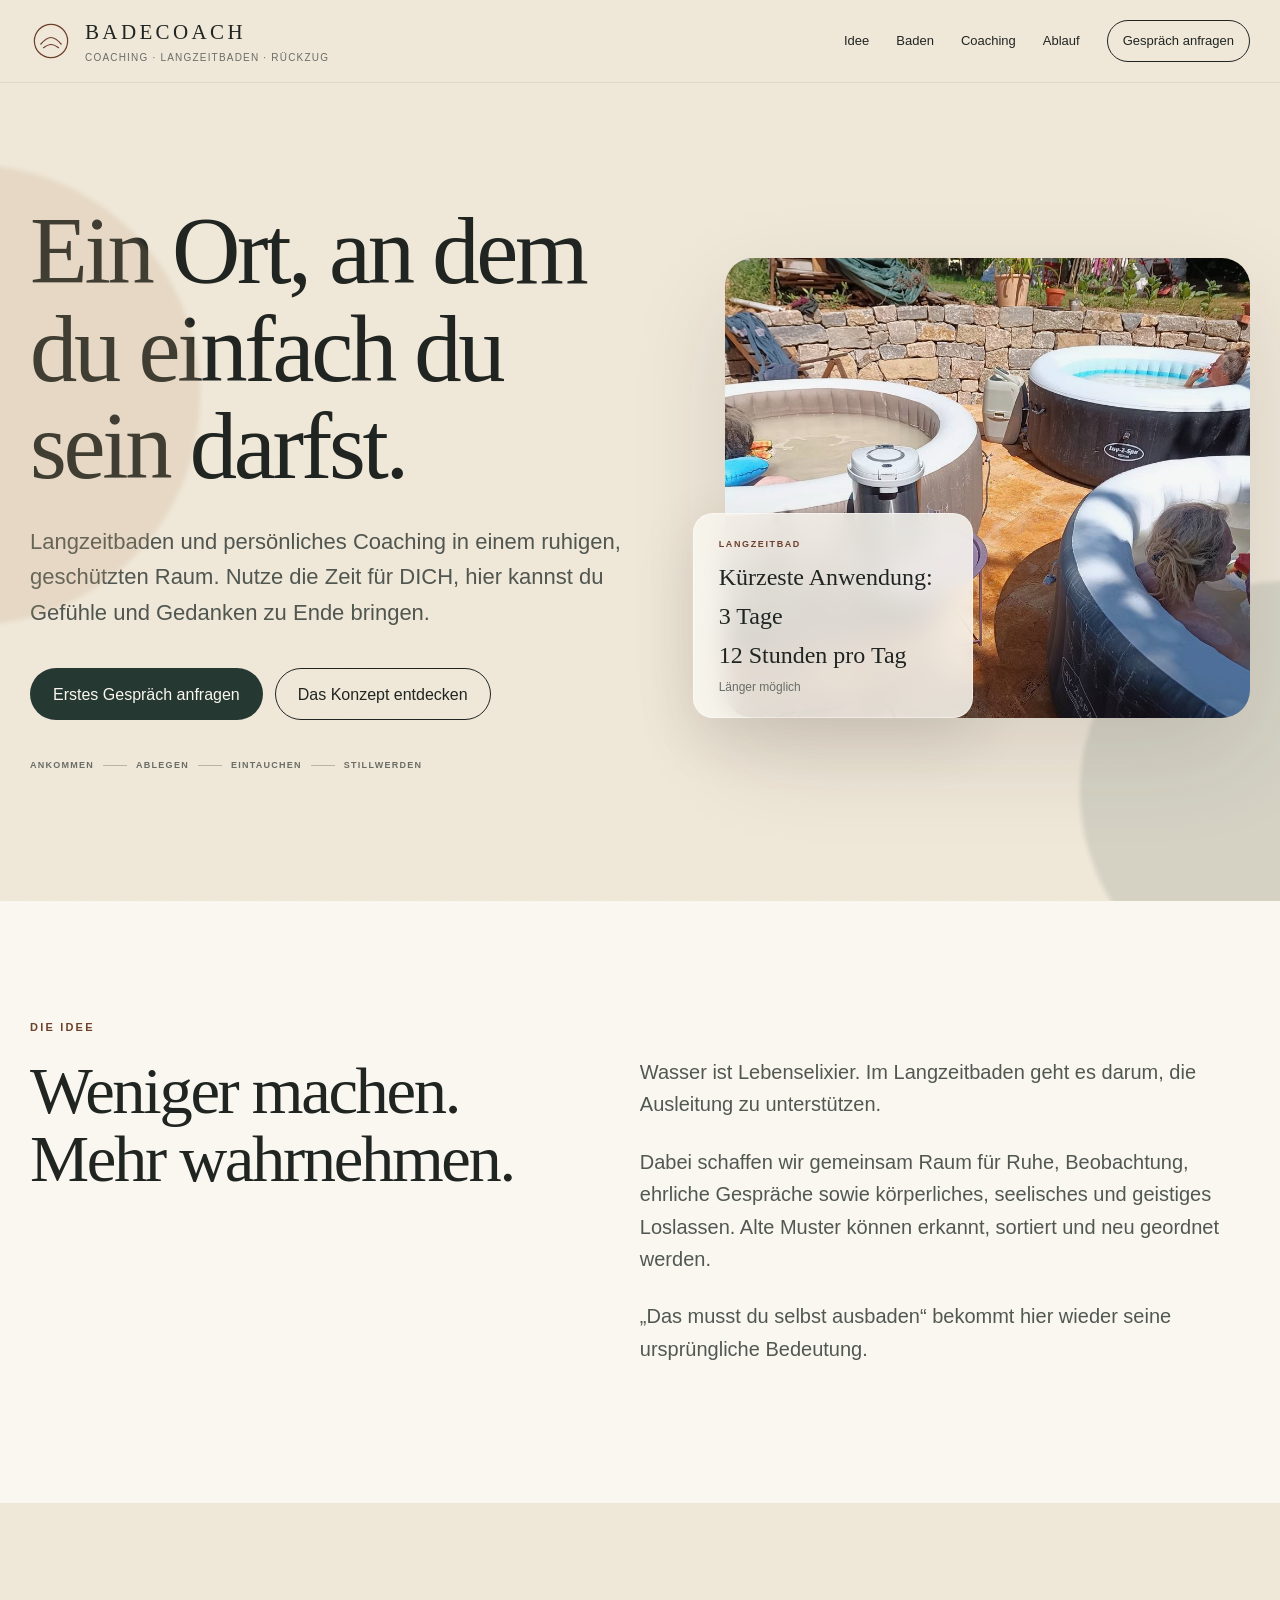
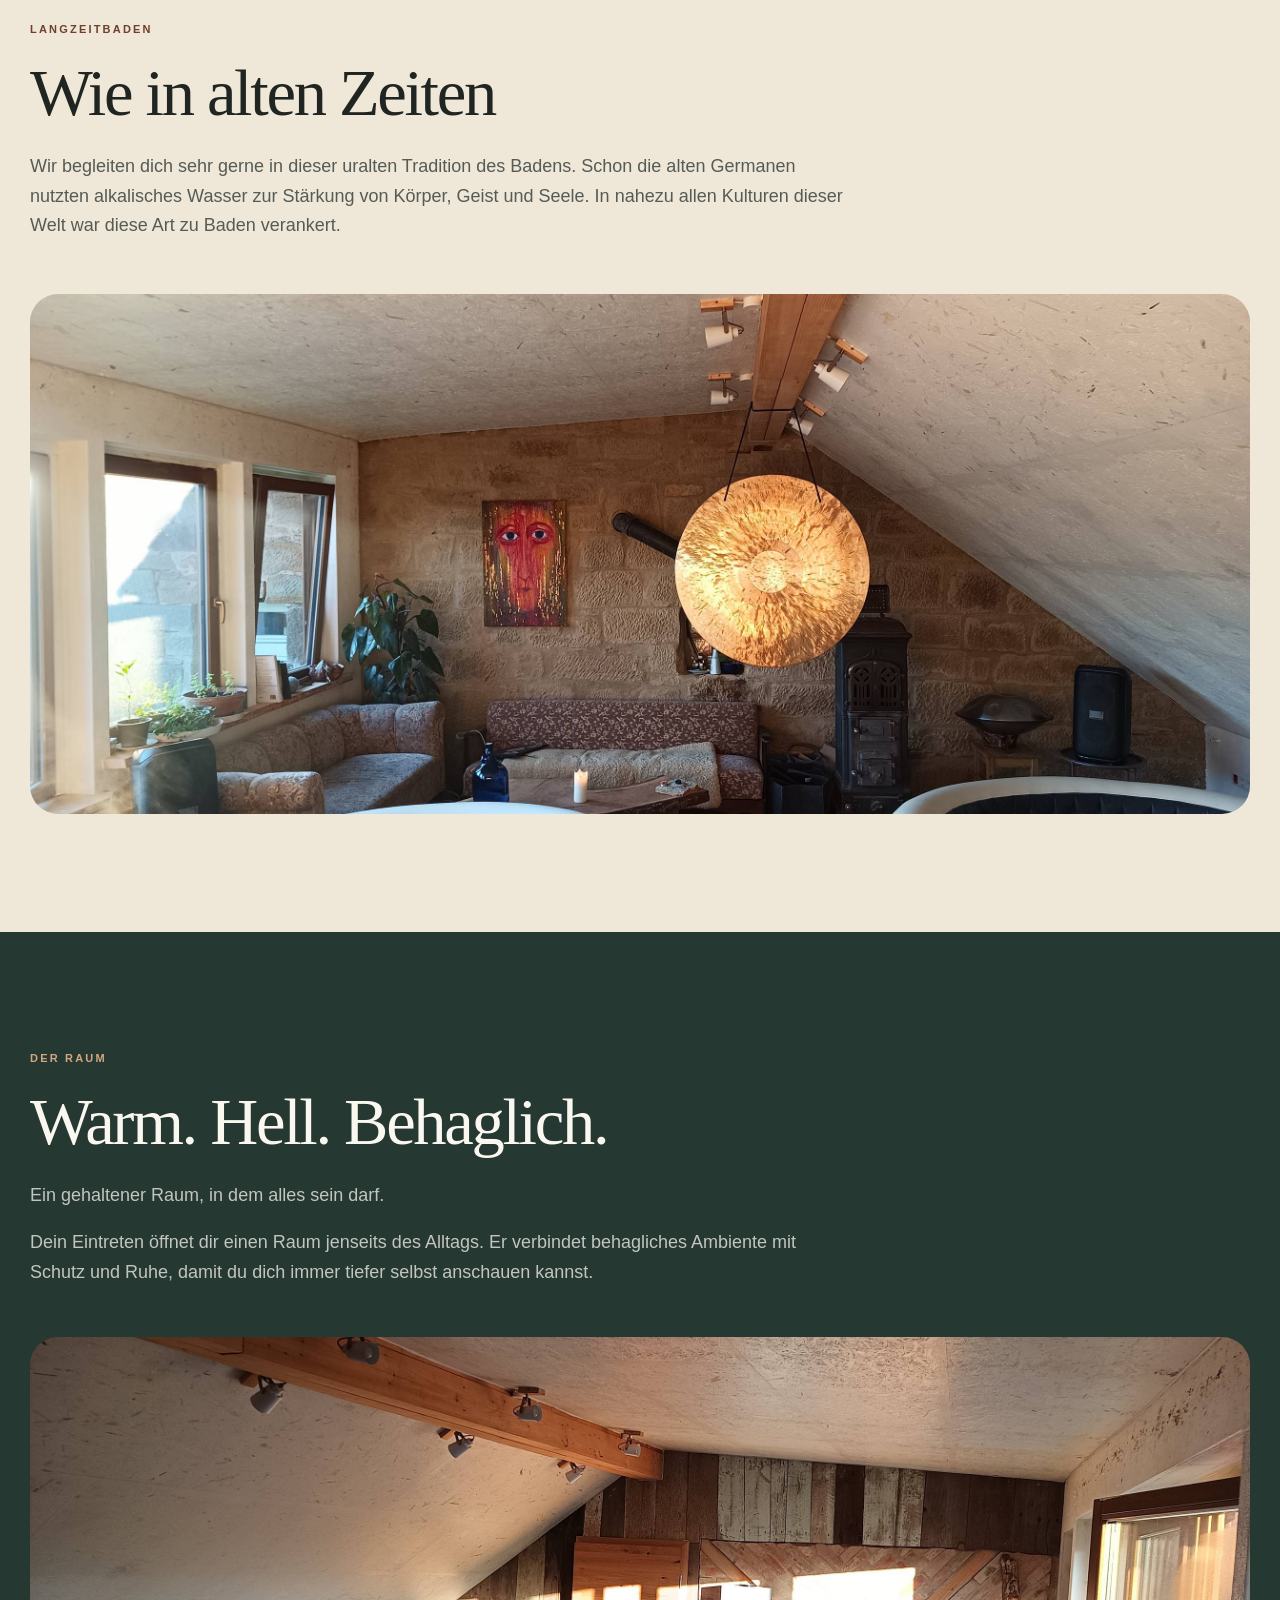
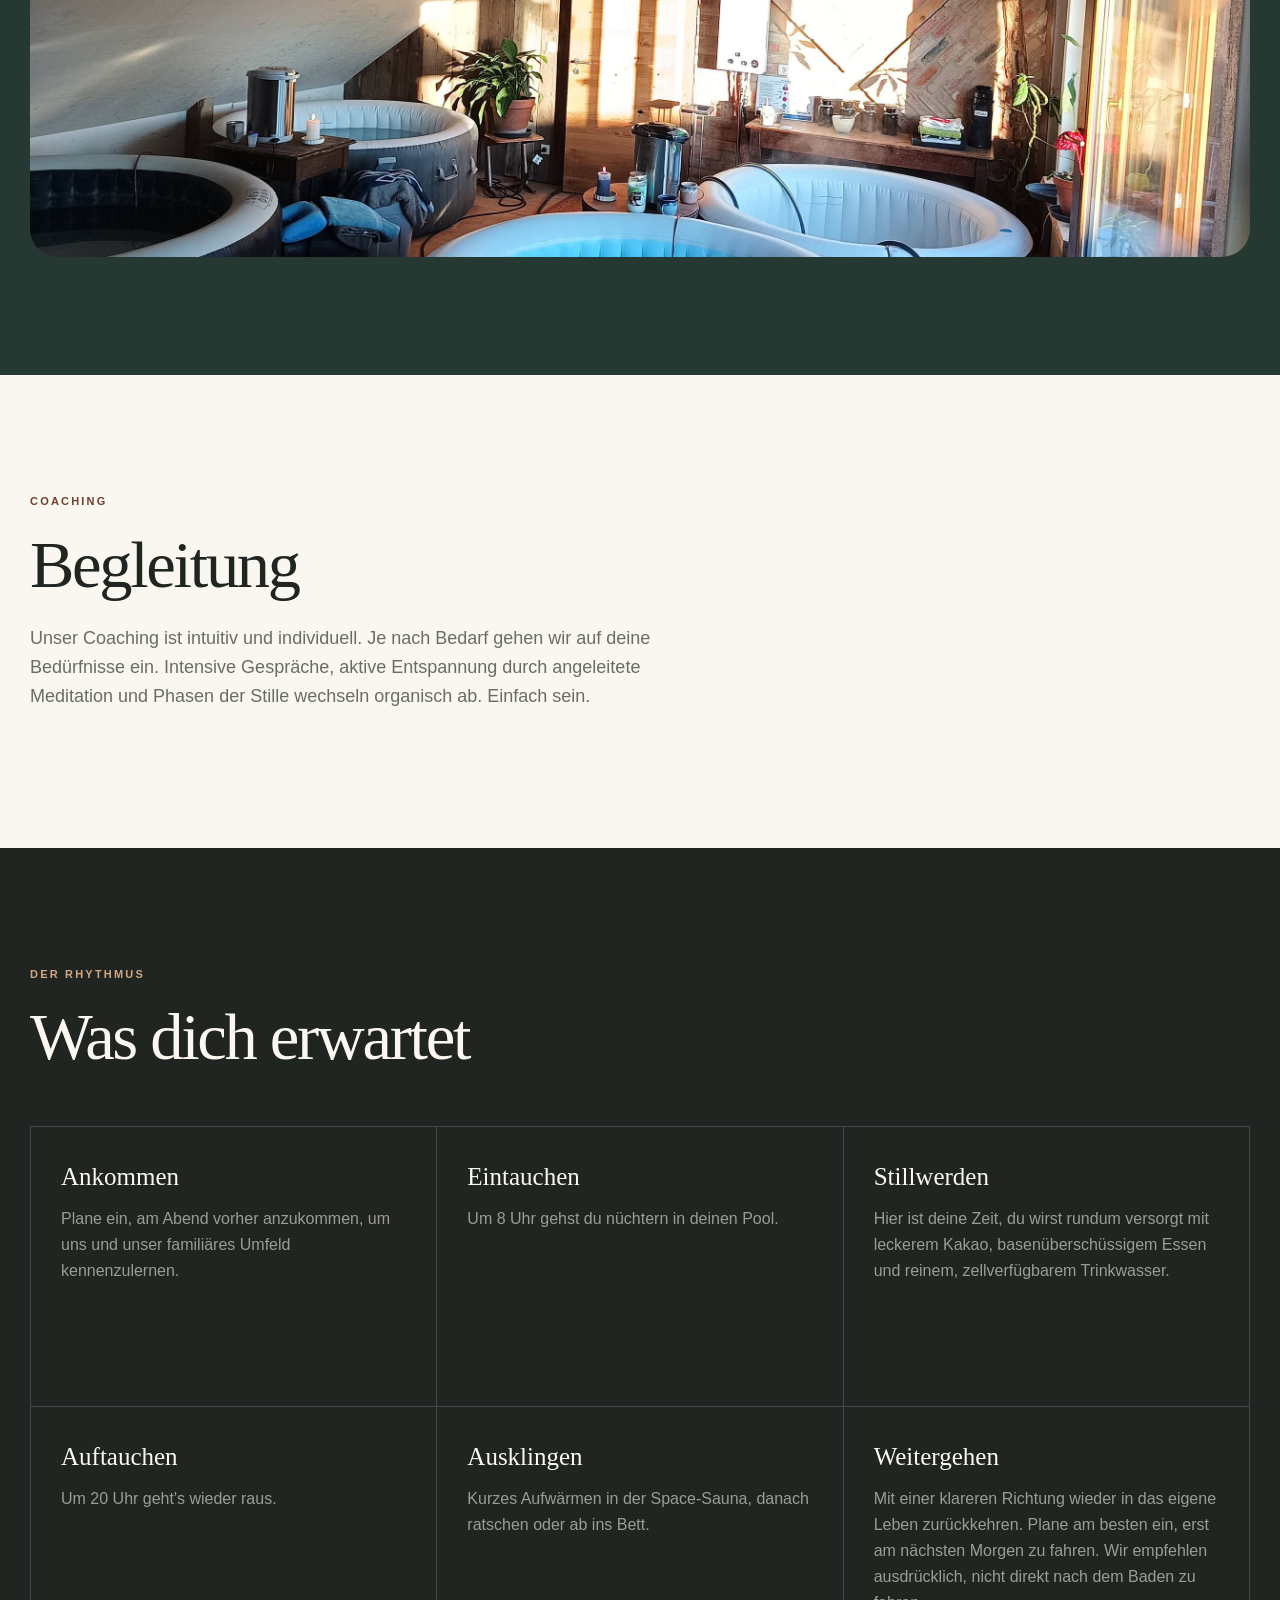
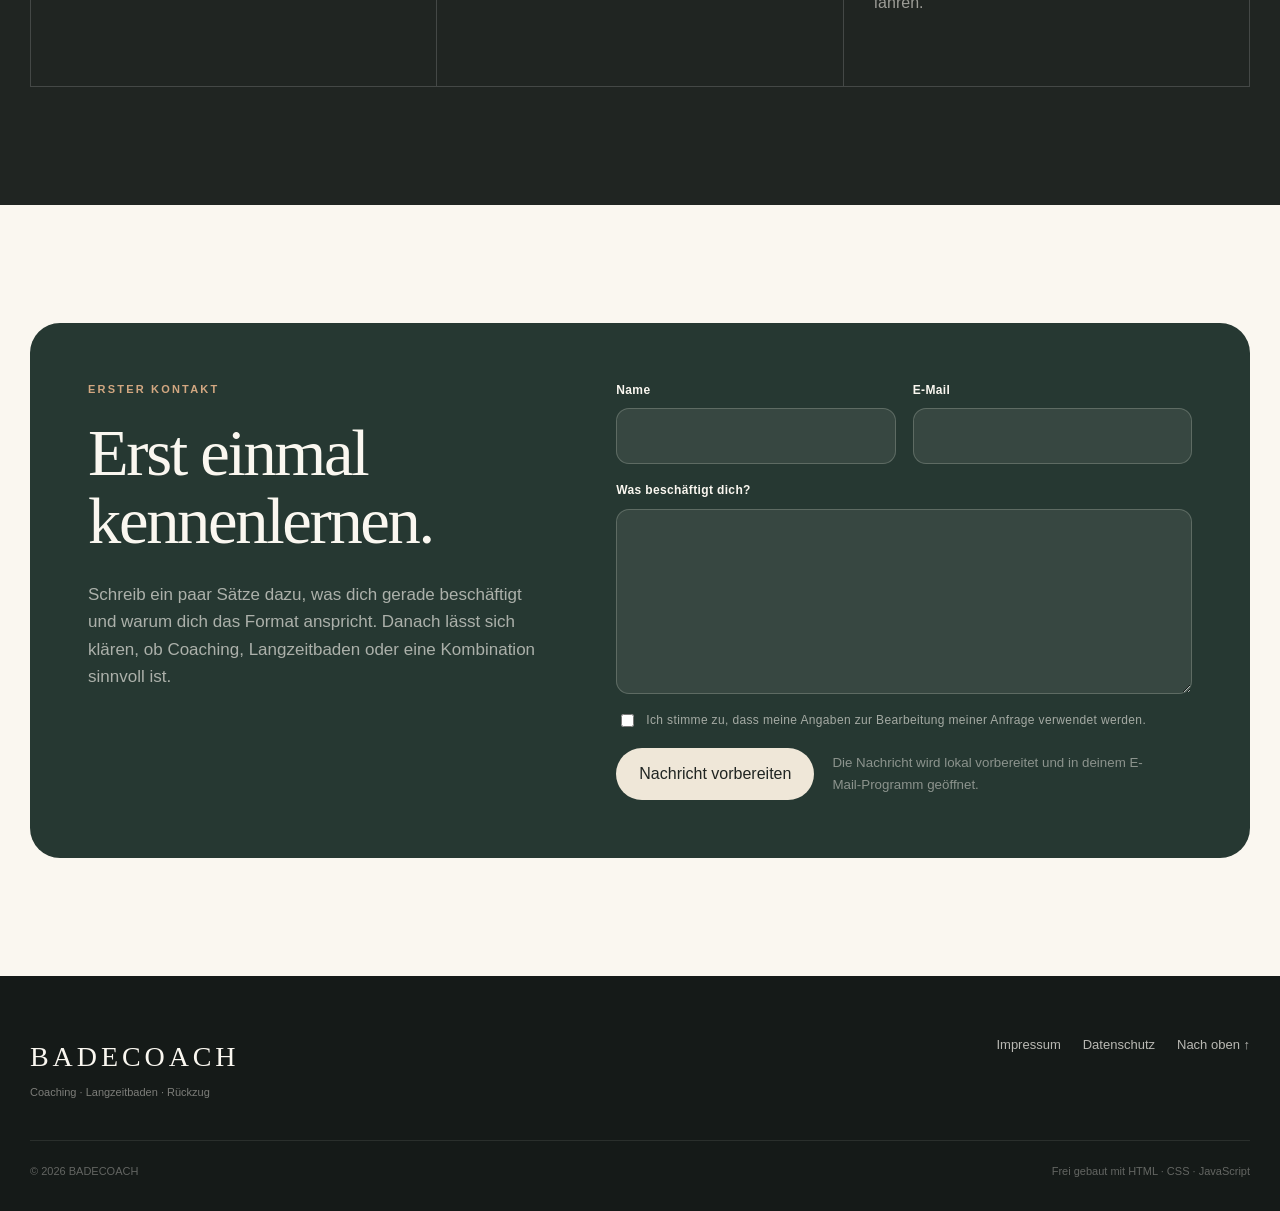
==== index.html @ 6d828cd8 "BADECOACH Website" ====
<!doctype html>
<html lang="de">
<head>
  <meta charset="utf-8">
  <meta name="viewport" content="width=device-width, initial-scale=1">
  <meta name="description" content="BADECOACH – Coaching, Langzeitbaden und Rückzug in einer ruhigen, organisch gestalteten Umgebung.">
  <meta name="theme-color" content="#efe7d8">
  <title>BADECOACH – Coaching & Langzeitbaden</title>
  <link rel="stylesheet" href="styles.css">
</head>
<body id="top">
  <a class="skip-link" href="#inhalt">Zum Inhalt</a>

  <header class="site-header">
    <div class="container header-inner">
      <a class="brand" href="#top" aria-label="BADECOACH Startseite">
        <span class="brand-symbol" aria-hidden="true">
          <svg viewBox="0 0 48 48" role="img">
            <circle cx="24" cy="24" r="19"></circle>
            <path d="M12 28c5-6 9-8 12-8s7 2 12 8"></path>
            <path d="M15 32c4-3 7-4 9-4s5 1 9 4"></path>
          </svg>
        </span>
        <span class="brand-text">
          <strong>BADECOACH</strong>
          <small>Coaching · Langzeitbaden · Rückzug</small>
        </span>
      </a>

      <button class="menu-button" type="button" aria-expanded="false" aria-controls="navigation">
        Menü
      </button>

      <nav id="navigation" class="navigation" aria-label="Hauptnavigation">
        <a href="#idee">Idee</a>
        <a href="#baden">Baden</a>
        <a href="#coaching">Coaching</a>
        <a href="#ablauf">Ablauf</a>
        <a href="#kontakt" class="nav-cta">Gespräch anfragen</a>
      </nav>
    </div>
  </header>

  <main id="inhalt">
    <section class="hero">
      <div class="hero-glow hero-glow-a" aria-hidden="true"></div>
      <div class="hero-glow hero-glow-b" aria-hidden="true"></div>

      <div class="container hero-grid">
        <div class="hero-copy">
          
          <h1>Ein Ort, an dem du einfach du sein darfst.</h1>

          <p class="lead">
            Langzeitbaden und persönliches Coaching in einem ruhigen, geschützten Raum.
            Nutze die Zeit für DICH, hier kannst du Gefühle und Gedanken zu Ende bringen.
            
          </p>

          <div class="hero-actions">
            <a class="button button-primary" href="#kontakt">Erstes Gespräch anfragen</a>
            <a class="button button-secondary" href="#idee">Das Konzept entdecken</a>
          </div>

          <div class="hero-signature">
            <span>ANKOMMEN</span>
            <i></i>
            <span>ABLEGEN</span>
            <i></i>
            <span>EINTAUCHEN</span>
            <i></i>
            <span>STILLWERDEN</span>
          </div>
        </div>

        <div class="hero-art">
          <img src="Bilder/draussenbad.jpeg"
  alt="Badebereich bei BADECOACH"
  class="hero-image"
  fetchpriority="high"
  decoding="async"
>

          <div class="hero-note">
            <span class="hero-note-kicker">LANGZEITBAD</span>
            <strong>Kürzeste Anwendung: 3 Tage</strong>
            <strong>12 Stunden pro Tag</strong>
            <p>Länger möglich</p>
          </div>
        </div>
      </div>
    </section>

   <section class="section manifesto" id="idee">
  <div class="container manifesto-grid">

    <div>
      <p class="eyebrow">DIE IDEE</p>
      <h2>Weniger machen.<br>Mehr wahrnehmen.</h2>
    </div>

    <div class="manifesto-copy">
      <p>
        Wasser ist Lebenselixier. Im Langzeitbaden geht es darum,
        die Ausleitung zu unterstützen.
      </p>

      <p>
        Dabei schaffen wir gemeinsam Raum für Ruhe, Beobachtung,
        ehrliche Gespräche sowie körperliches, seelisches und geistiges Loslassen.
        Alte Muster können erkannt, sortiert und neu geordnet werden.
      </p>

      <p>
        „Das musst du selbst ausbaden“ bekommt hier wieder seine
        ursprüngliche Bedeutung.
      </p>
    </div>

  </div>
</section>

     <section class="section bath-section" id="baden">
      <div class="container">
        <div class="section-heading narrow">
          <p class="eyebrow">LANGZEITBADEN</p>
          <h2>Wie in alten Zeiten
          </h2>
          <p>
          Wir begleiten dich sehr gerne in dieser uralten Tradition des Badens. Schon die alten Germanen
          nutzten alkalisches Wasser zur Stärkung von Körper, Geist und Seele. In nahezu allen Kulturen dieser
          Welt war diese Art zu Baden verankert.

          </p>
        </div>
<img
  src="Bilder/Gong.jpg"
  alt="Innenraum beim Langzeitbaden"
  class="bath-section-image"
  loading="lazy"
  decoding="async"
>
      </div>
    </section>


<section class="section copper-section">
  <div class="container">

    <div class="copper-copy">

      <p class="eyebrow">DER RAUM</p>

      <h2>Warm. Hell. Behaglich.</h2>

      <p>
        Ein gehaltener Raum, in dem alles sein darf.
      </p>

      <p>
        Dein Eintreten öffnet dir einen Raum jenseits des Alltags.
        Er verbindet behagliches Ambiente mit Schutz und Ruhe,
        damit du dich immer tiefer selbst anschauen kannst.
      </p>

    </div>

    <img
  src="Bilder/draussen.jpg"
  alt="Außenbereich bei BADECOACH"
  class="copper-section-image"
  loading="lazy"
  decoding="async"
>

  </div>
</section>


    <section class="section coaching-section" id="coaching">
  <div class="container">

    <div class="coaching-intro">
      <p class="eyebrow">COACHING</p>

      <h2>Begleitung</h2>

      <p>
        Unser Coaching ist intuitiv und individuell.
        Je nach Bedarf gehen wir auf deine Bedürfnisse ein.
        Intensive Gespräche, aktive Entspannung durch angeleitete Meditation
        und Phasen der Stille wechseln organisch ab. Einfach sein.
      </p>
    </div>

  </div>
</section>

    <section class="section rhythm-section" id="ablauf">
      <div class="container">
        <div class="section-heading">
          <p class="eyebrow">DER RHYTHMUS</p>
          <h2>Was dich erwartet</h2>
        </div>

        <div class="rhythm">
          <div class="rhythm-item">
            
            <strong>Ankommen</strong>
            <p>Plane ein, am Abend vorher anzukommen, um uns und unser familiäres Umfeld kennenzulernen.
            </p>
          </div>
          <div class="rhythm-item">
            <strong>Eintauchen</strong>
            <p>Um 8 Uhr gehst du nüchtern in deinen Pool.</p>
          </div>

           <div class="rhythm-item">
            <strong>Stillwerden</strong>
            <p>Hier ist deine Zeit, du wirst rundum versorgt mit leckerem Kakao, basenüberschüssigem Essen und reinem, zellverfügbarem Trinkwasser.</p>
          </div>

          <div class="rhythm-item">
            <strong>Auftauchen</strong>
            <p>Um 20 Uhr geht's wieder raus.</p>
          </div>

          <div class="rhythm-item">
            
            <strong>Ausklingen</strong>
            <p>Kurzes Aufwärmen in der Space-Sauna, danach ratschen oder ab ins Bett.</p>
          </div>
          <div class="rhythm-item">
            <strong>Weitergehen</strong>
            <p>Mit einer klareren Richtung wieder in das eigene Leben zurückkehren. 
              Plane am besten ein, erst am nächsten Morgen zu fahren. 
              Wir empfehlen ausdrücklich, nicht direkt nach dem Baden zu fahren.</p>
          </div>
        </div>
      </div>
    </section>

    
    <section class="section contact-section" id="kontakt">
      <div class="container contact-shell">
        <div class="contact-copy">
          <p class="eyebrow">ERSTER KONTAKT</p>
          <h2>Erst einmal kennenlernen.</h2>
          <p>
            Schreib ein paar Sätze dazu, was dich gerade beschäftigt und warum dich das Format anspricht.
            Danach lässt sich klären, ob Coaching, Langzeitbaden oder eine Kombination sinnvoll ist.
          </p>
        </div>

        <form class="contact-form" id="contactForm">
          <label>
            <span>Name</span>
            <input type="text" name="name" autocomplete="name" required>
          </label>

          <label>
            <span>E-Mail</span>
            <input type="email" name="email" autocomplete="email" required>
          </label>

          <label class="full">
            <span>Was beschäftigt dich?</span>
            <textarea name="message" rows="6" required></textarea>
          </label>

          <label class="full consent">
            <input type="checkbox" name="consent" required>
            <span>Ich stimme zu, dass meine Angaben zur Bearbeitung meiner Anfrage verwendet werden.</span>
          </label>

          <div class="full form-actions">
            <button class="button button-primary" type="submit">Nachricht vorbereiten</button>
            <small>Die Nachricht wird lokal vorbereitet und in deinem E-Mail-Programm geöffnet.</small>
          </div>
        </form>
      </div>
    </section>
  </main>

  <footer class="site-footer">
    <div class="container footer-main">
      <div class="footer-brand">
        <strong>BADECOACH</strong>
        <span>Coaching · Langzeitbaden · Rückzug</span>
      </div>
      <div class="footer-links">
        <a href="impressum.html">Impressum</a>
        <a href="datenschutz.html">Datenschutz</a>
        <a href="#top">Nach oben ↑</a>
      </div>
    </div>
    <div class="container footer-bottom">
      <span>© <span id="year"></span> BADECOACH</span>
      <span>Frei gebaut mit HTML · CSS · JavaScript</span>
    </div>
  </footer>

  <script src="script.js"></script>
</body>
</html>
---- styles.css ----
:root {
  --sand: #efe7d8;
  --cream: #faf7f0;
  --ink: #202522;
  --muted: #696d67;
  --copper-dark: #6e402b;
  --green-dark: #263832;
  --line: rgba(32, 37, 34, .14);
  --light-line: rgba(255, 255, 255, .16);
  --container: 1220px;
  --shadow: 0 36px 100px rgba(44, 37, 29, .12);
}

/* ========================================
   GRUNDEINSTELLUNGEN
======================================== */

* {
  box-sizing: border-box;
}

html {
  scroll-behavior: smooth;
}

body {
  margin: 0;
  background: var(--sand);
  color: var(--ink);
  font-family:
    Inter,
    ui-sans-serif,
    -apple-system,
    BlinkMacSystemFont,
    "Segoe UI",
    sans-serif;
  line-height: 1.62;
}

body::before {
  content: "";
  position: fixed;
  inset: 0;
  pointer-events: none;
  opacity: .16;
  background-image:
    radial-gradient(
      circle at 15% 15%,
      rgba(255, 255, 255, .65) 0 1px,
      transparent 1px
    ),
    radial-gradient(
      circle at 80% 65%,
      rgba(70, 55, 40, .18) 0 1px,
      transparent 1px
    );
  background-size: 23px 23px, 31px 31px;
  mix-blend-mode: soft-light;
}

a {
  color: inherit;
}

button,
input,
textarea {
  font: inherit;
}

svg {
  display: block;
}

img {
  max-width: 100%;
}


/* ========================================
   BARRIEREFREIHEIT
======================================== */

.skip-link {
  position: absolute;
  left: -9999px;
  top: 12px;
}

.skip-link:focus {
  left: 12px;
  z-index: 999;
  padding: 10px 14px;
  border-radius: 999px;
  background: var(--cream);
}


/* ========================================
   GRUNDLAYOUT
======================================== */

.container {
  width: min(calc(100% - 44px), var(--container));
  margin-inline: auto;
}

.section {
  padding: 118px 0;
}

/* Sticky Header beim Anklicken der Menüpunkte berücksichtigen */
section[id] {
  scroll-margin-top: 100px;
}


/* ========================================
   HEADER
======================================== */

.site-header {
  position: sticky;
  top: 0;
  z-index: 80;

  border-bottom: 1px solid rgba(32, 37, 34, .08);

  background: rgba(239, 231, 216, .86);

  backdrop-filter: blur(20px);
}

.header-inner {
  min-height: 82px;

  display: flex;
  align-items: center;
  justify-content: space-between;

  gap: 28px;
}

.brand {
  display: inline-flex;
  align-items: center;

  gap: 13px;

  text-decoration: none;
}

.brand-symbol {
  width: 42px;
  height: 42px;
}

.brand-symbol svg {
  width: 100%;
  height: 100%;

  fill: none;

  stroke: var(--copper-dark);
  stroke-width: 1.4;
}

.brand-text strong,
.brand-text small {
  display: block;
}

.brand-text strong {
  font-family: Georgia, "Times New Roman", serif;

  font-size: 21px;
  font-weight: 500;

  letter-spacing: .16em;
}

.brand-text small {
  margin-top: 1px;

  color: var(--muted);

  font-size: 10px;

  letter-spacing: .12em;

  text-transform: uppercase;
}


/* ========================================
   NAVIGATION
======================================== */

.navigation {
  display: flex;
  align-items: center;

  gap: 27px;
}

.navigation a {
  font-size: 13px;

  text-decoration: none;
}

.nav-cta {
  padding: 9px 15px;

  border: 1px solid var(--ink);

  border-radius: 999px;
}

.menu-button {
  display: none;

  padding: 8px 13px;

  border: 1px solid var(--line);

  border-radius: 999px;

  background: transparent;
}


/* ========================================
   TYPOGRAFIE
======================================== */

.eyebrow {
  margin: 0 0 20px;

  color: var(--copper-dark);

  font-size: 11px;
  font-weight: 800;

  letter-spacing: .2em;
}

h1,
h2 {
  margin-top: 0;

  font-family: Georgia, "Times New Roman", serif;

  font-weight: 500;

  letter-spacing: -.035em;

  line-height: 1.03;
}

h1 {
  max-width: 850px;

  margin-bottom: 28px;

  font-size: clamp(58px, 7.4vw, 102px);
}

h2 {
  margin-bottom: 25px;

  font-size: clamp(42px, 5.2vw, 70px);
}

p {
  margin-top: 0;
}


/* ========================================
   HERO / STARTSEITE
======================================== */

.hero {
  position: relative;

  min-height: calc(100vh - 82px);

  display: flex;
  align-items: center;

  overflow: hidden;

  padding: 88px 0 96px;
}

.hero-grid {
  display: grid;

  grid-template-columns: 1.08fr .92fr;

  gap: 78px;

  align-items: center;
}

.lead {
  max-width: 760px;

  color: #505650;

  font-size: clamp(18px, 2vw, 22px);
}


/* Buttons */

.hero-actions {
  display: flex;
  flex-wrap: wrap;

  gap: 12px;

  margin: 38px 0;
}

.button {
  min-height: 52px;

  display: inline-flex;
  align-items: center;
  justify-content: center;

  padding: 0 22px;

  border: 1px solid transparent;

  border-radius: 999px;

  cursor: pointer;

  text-decoration: none;

  transition:
    transform .2s ease,
    background-color .2s ease;
}

.button-primary {
  background: var(--green-dark);

  color: var(--cream);
}

.button-primary:hover {
  transform: translateY(-1px);

  background: #1d2b27;
}

.button-secondary {
  border-color: var(--ink);
}

.button-secondary:hover {
  background: rgba(255, 255, 255, .32);
}


/* Ankommen – Ablegen – Eintauchen */

.hero-signature {
  display: flex;
  align-items: center;
  flex-wrap: wrap;

  gap: 9px;

  color: var(--muted);

  font-size: 9px;
  font-weight: 700;

  letter-spacing: .14em;
}

.hero-signature i {
  width: 24px;
  height: 1px;

  background: rgba(32, 37, 34, .26);
}


/* Hero Bild */

.hero-art {
  position: relative;
}

.hero-image {
  width: 100%;
  height: 460px;

  object-fit: cover;

  display: block;

  border-radius: 28px;

  box-shadow: var(--shadow);
}


/* Infobox auf dem Bild */

.hero-note {
  position: absolute;

  left: -32px;
  bottom: 0;

  width: 280px;

  padding: 23px 25px 20px;

  border: 1px solid rgba(255, 255, 255, .42);

  border-radius: 20px;

  background: rgba(250, 247, 240, .86);

  box-shadow:
    0 18px 60px rgba(53, 42, 31, .12);

  backdrop-filter: blur(13px);
}

.hero-note-kicker {
  display: block;

  margin-bottom: 6px;

  color: var(--copper-dark);

  font-size: 9px;
  font-weight: 800;

  letter-spacing: .18em;
}

.hero-note strong {
  display: block;

  font-family: Georgia, "Times New Roman", serif;

  font-size: 24px;
  font-weight: 500;
}

.hero-note p {
  margin: 3px 0 0;

  color: var(--muted);

  font-size: 12px;
}


/* Hintergrund-Licht */

.hero-glow {
  position: absolute;

  border-radius: 50%;

  pointer-events: none;

  filter: blur(2px);
}

.hero-glow-a {
  width: 460px;
  height: 460px;

  left: -260px;
  top: 10%;

  background:
    rgba(194, 158, 119, .2);
}

.hero-glow-b {
  width: 420px;
  height: 420px;

  right: -220px;
  bottom: -100px;

  background:
    rgba(68, 95, 86, .15);
}


/* ========================================
   DIE IDEE
======================================== */

.manifesto {
  background: var(--cream);
}

.manifesto-grid {
  display: grid;

  grid-template-columns: .92fr 1.08fr;

  gap: 90px;
}

.manifesto-copy {
  padding-top: 37px;

  color: #515852;

  font-size: 20px;
}

.manifesto-copy p + p {
  margin-top: 25px;
}


/* ========================================
   LANGZEITBADEN
======================================== */

.bath-section {
  background: var(--sand);
}

.section-heading {
  margin-bottom: 54px;
}

.section-heading.narrow {
  max-width: 900px;
}

.section-heading > p:not(.eyebrow) {
  max-width: 820px;

  color: #555b55;

  font-size: 18px;
}

.bath-section-image {
  width: 100%;
  height: 520px;

  object-fit: cover;

  display: block;

  border-radius: 28px;
}


/* ========================================
   DER RAUM
======================================== */

.copper-section {
  background: var(--green-dark);

  color: var(--cream);
}

.copper-section .eyebrow {
  color: #d2a781;
}

.copper-copy {
  max-width: 820px;
}

.copper-copy > p:not(.eyebrow) {
  color: rgba(250, 247, 240, .74);

  font-size: 18px;
}

.copper-section-image {
  width: 100%;
  height: 520px;

  object-fit: cover;

  display: block;

  margin-top: 50px;

  border-radius: 28px;
}


/* ========================================
   COACHING
======================================== */

.coaching-section {
  background: var(--cream);
}

.coaching-intro {
  max-width: 820px;
}

.coaching-intro > p:not(.eyebrow) {
  max-width: 680px;

  color: var(--muted);

  font-size: 18px;
}


/* ========================================
   DER RHYTHMUS / ABLAUF
======================================== */

.rhythm-section {
  background: var(--ink);

  color: var(--cream);
}

.rhythm-section .eyebrow {
  color: #d2a781;
}

.rhythm {
  display: grid;

  grid-template-columns: repeat(3, 1fr);

  border-top: 1px solid var(--light-line);
  border-left: 1px solid var(--light-line);
}

.rhythm-item {
  min-height: 280px;

  padding: 30px;

  border-right:
    1px solid var(--light-line);

  border-bottom:
    1px solid var(--light-line);
}

.rhythm-item strong {
  display: block;

  margin-bottom: 9px;

  font-family: Georgia, "Times New Roman", serif;

  font-size: 25px;
  font-weight: 500;
}

.rhythm-item p {
  margin: 0;

  color: rgba(250, 247, 240, .57);
}


/* ========================================
   KONTAKT
======================================== */

.contact-section {
  background: var(--cream);
}

.contact-shell {
  display: grid;

  grid-template-columns:
    .88fr 1.12fr;

  gap: 76px;

  padding: 58px;

  border-radius: 30px;

  background: var(--green-dark);

  color: var(--cream);
}

.contact-shell .eyebrow {
  color: #d2a781;
}

.contact-copy > p:not(.eyebrow) {
  max-width: 540px;

  color: rgba(250, 247, 240, .63);

  font-size: 17px;
}


/* Kontaktformular */

.contact-form {
  display: grid;

  grid-template-columns:
    1fr 1fr;

  gap: 17px;
}

.contact-form label {
  display: grid;

  gap: 8px;
}

.contact-form label > span {
  font-size: 12px;
  font-weight: 700;

  letter-spacing: .03em;
}

.contact-form input[type="text"],
.contact-form input[type="email"],
.contact-form textarea {
  width: 100%;

  padding: 14px 15px;

  border:
    1px solid rgba(250, 247, 240, .2);

  border-radius: 13px;

  outline: 0;

  background:
    rgba(250, 247, 240, .08);

  color: var(--cream);
}

.contact-form input:focus,
.contact-form textarea:focus {
  border-color: #d2a781;

  box-shadow:
    0 0 0 3px rgba(210, 167, 129, .12);
}

.contact-form textarea {
  resize: vertical;
}

.full {
  grid-column: 1 / -1;
}

.consent {
  grid-template-columns:
    22px 1fr !important;

  align-items: start;

  color:
    rgba(250, 247, 240, .6);
}

.consent > span {
  font-weight: 400 !important;
}

.form-actions {
  display: flex;

  flex-wrap: wrap;

  align-items: center;

  gap: 18px;
}

.contact-form .button-primary {
  background: var(--sand);

  color: var(--ink);
}

.form-actions small {
  max-width: 320px;

  color:
    rgba(250, 247, 240, .48);
}


/* ========================================
   FOOTER
======================================== */

.site-footer {
  padding: 58px 0 30px;

  background: #151a18;

  color: var(--cream);
}

.footer-main {
  display: flex;

  justify-content: space-between;

  gap: 32px;

  align-items: flex-start;
}

.footer-brand strong {
  display: block;

  font-family:
    Georgia,
    "Times New Roman",
    serif;

  font-size: 28px;
  font-weight: 500;

  letter-spacing: .14em;
}

.footer-brand span {
  display: block;

  margin-top: 5px;

  color:
    rgba(250, 247, 240, .45);

  font-size: 11px;
}

.footer-links {
  display: flex;

  flex-wrap: wrap;

  gap: 22px;
}

.footer-links a {
  color:
    rgba(250, 247, 240, .72);

  font-size: 13px;

  text-decoration: none;
}

.footer-bottom {
  margin-top: 38px;

  padding-top: 22px;

  display: flex;

  justify-content: space-between;

  gap: 20px;

  border-top:
    1px solid rgba(250, 247, 240, .09);

  color:
    rgba(250, 247, 240, .34);

  font-size: 11px;
}


/* ========================================
   TABLET
======================================== */

@media (max-width: 960px) {

  .menu-button {
    display: inline-flex;
  }

  .navigation {
    display: none;

    position: absolute;

    left: 22px;
    right: 22px;
    top: 72px;

    padding: 18px;

    flex-direction: column;

    align-items: stretch;

    border: 1px solid var(--line);

    border-radius: 18px;

    background: var(--cream);

    box-shadow: var(--shadow);
  }

  .navigation.is-open {
    display: flex;
  }

  .hero {
    min-height: auto;

    padding-top: 70px;
  }

  .hero-grid,
  .manifesto-grid,
  .contact-shell {
    grid-template-columns: 1fr;

    gap: 50px;
  }

  .rhythm {
    grid-template-columns:
      1fr 1fr;
  }

  .contact-shell {
    padding: 42px;
  }
}


/* ========================================
   SMARTPHONE
======================================== */

@media (max-width: 640px) {

  .container {
    width:
      min(
        calc(100% - 28px),
        var(--container)
      );
  }

  .header-inner {
    min-height: 70px;
  }

  .brand-text small {
    display: none;
  }

  .brand-text strong {
    font-size: 18px;
  }

  h1 {
    font-size:
      clamp(48px, 14vw, 68px);
  }

  h2 {
    font-size:
      clamp(37px, 11vw, 52px);
  }

  .section {
    padding: 82px 0;
  }

  .hero-image {
    height: 330px;
  }

  .bath-section-image,
  .copper-section-image {
    height: 320px;
  }

  .hero-note {
    left: 10px;
    right: 10px;

    width: auto;
  }

  .rhythm {
    grid-template-columns: 1fr;
  }

  .rhythm-item {
    min-height: auto;
  }

  .contact-shell {
    padding: 30px 22px;
  }

  .contact-form {
    grid-template-columns: 1fr;
  }

  .contact-form > * {
    grid-column: 1 / -1;
  }

  .footer-main,
  .footer-bottom {
    flex-direction: column;
  }
}


/* ========================================
   REDUZIERTE BEWEGUNG
======================================== */

@media (prefers-reduced-motion: reduce) {

  html {
    scroll-behavior: auto;
  }

  *,
  *::before,
  *::after {
    transition-duration:
      .01ms !important;
  }
}
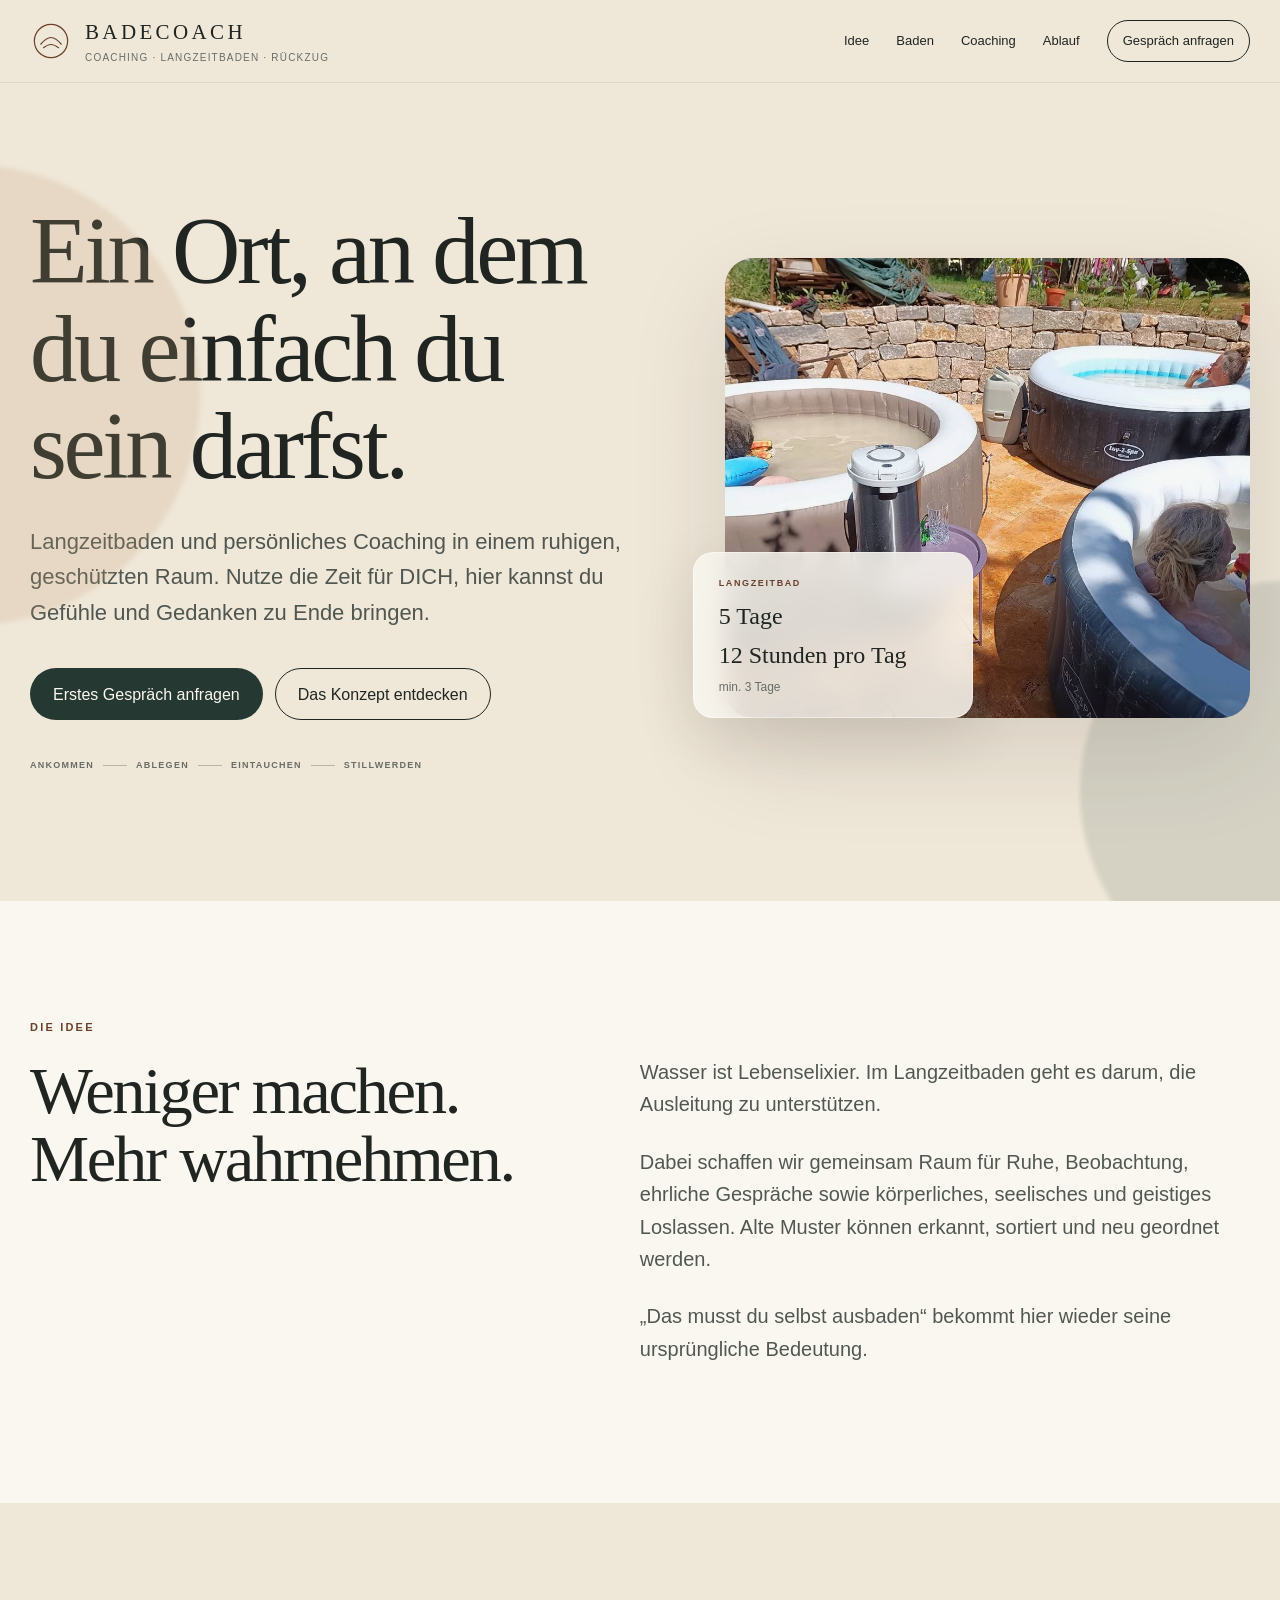
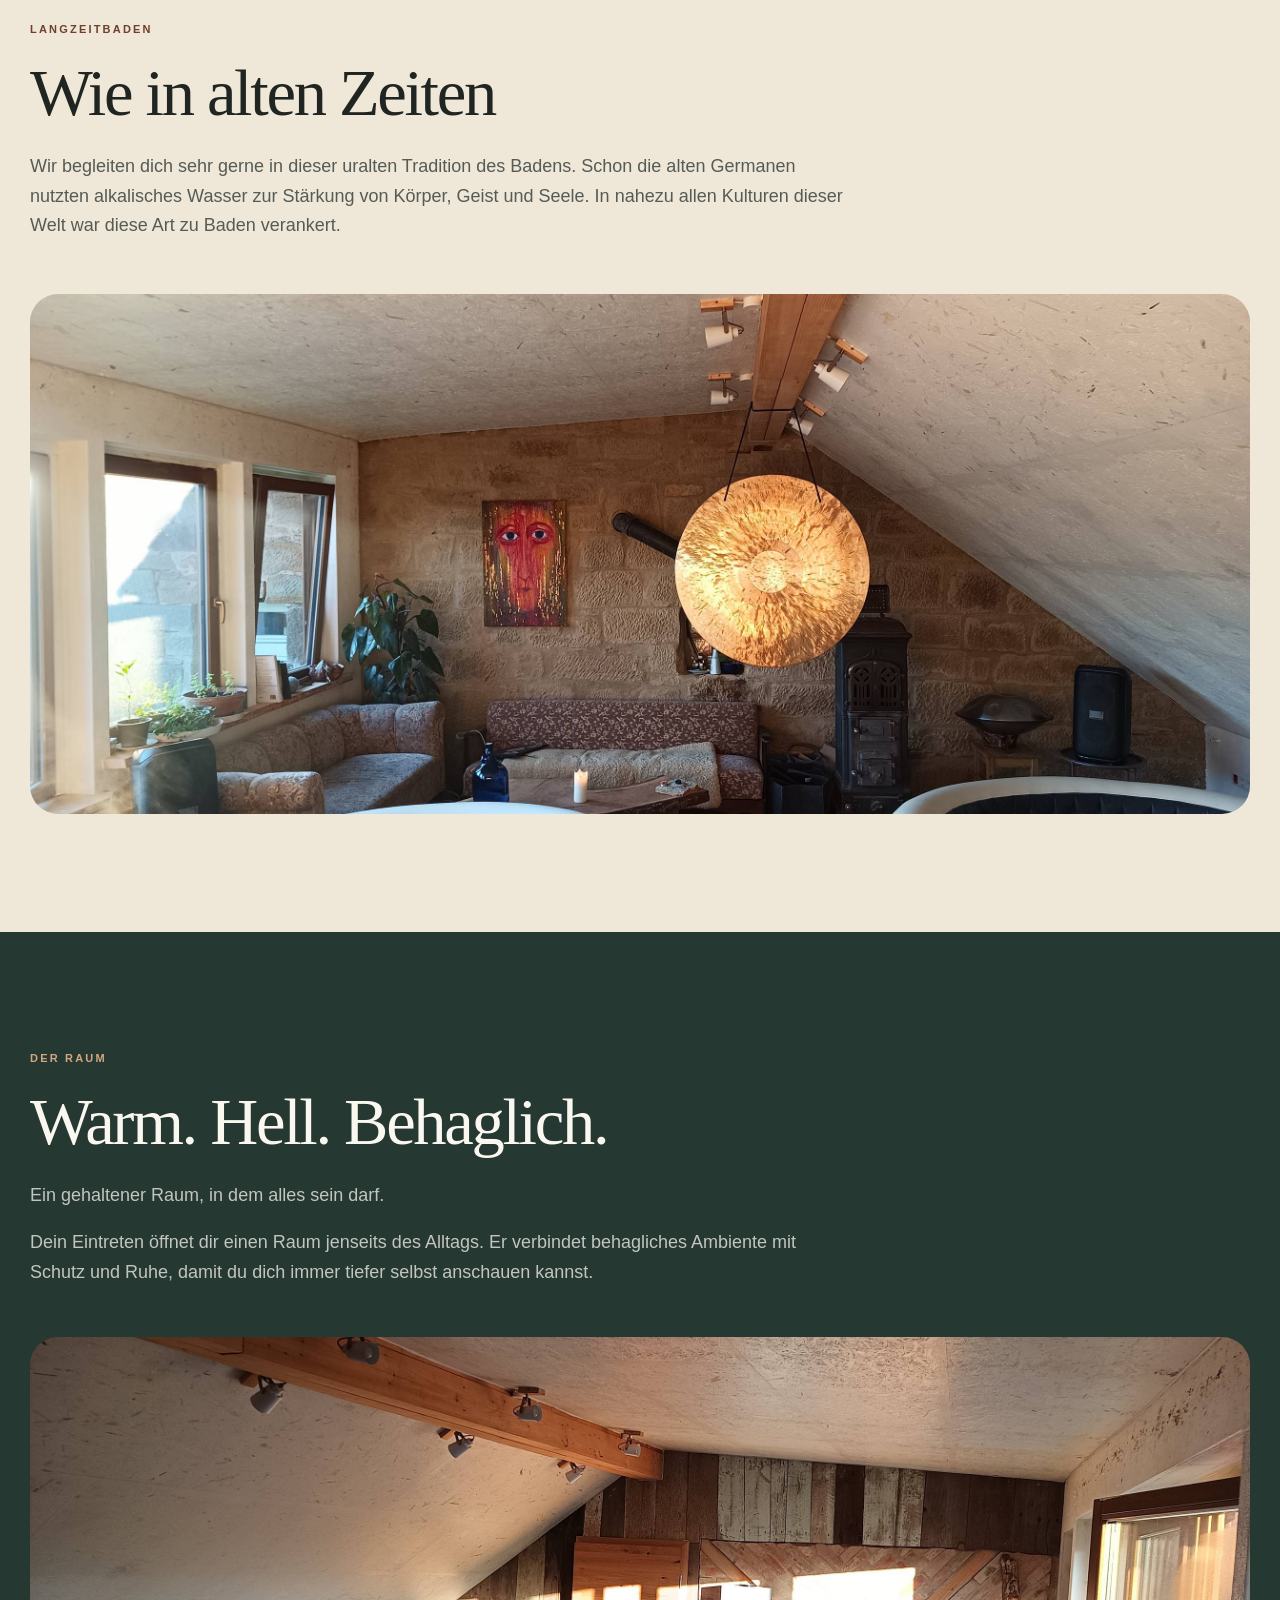
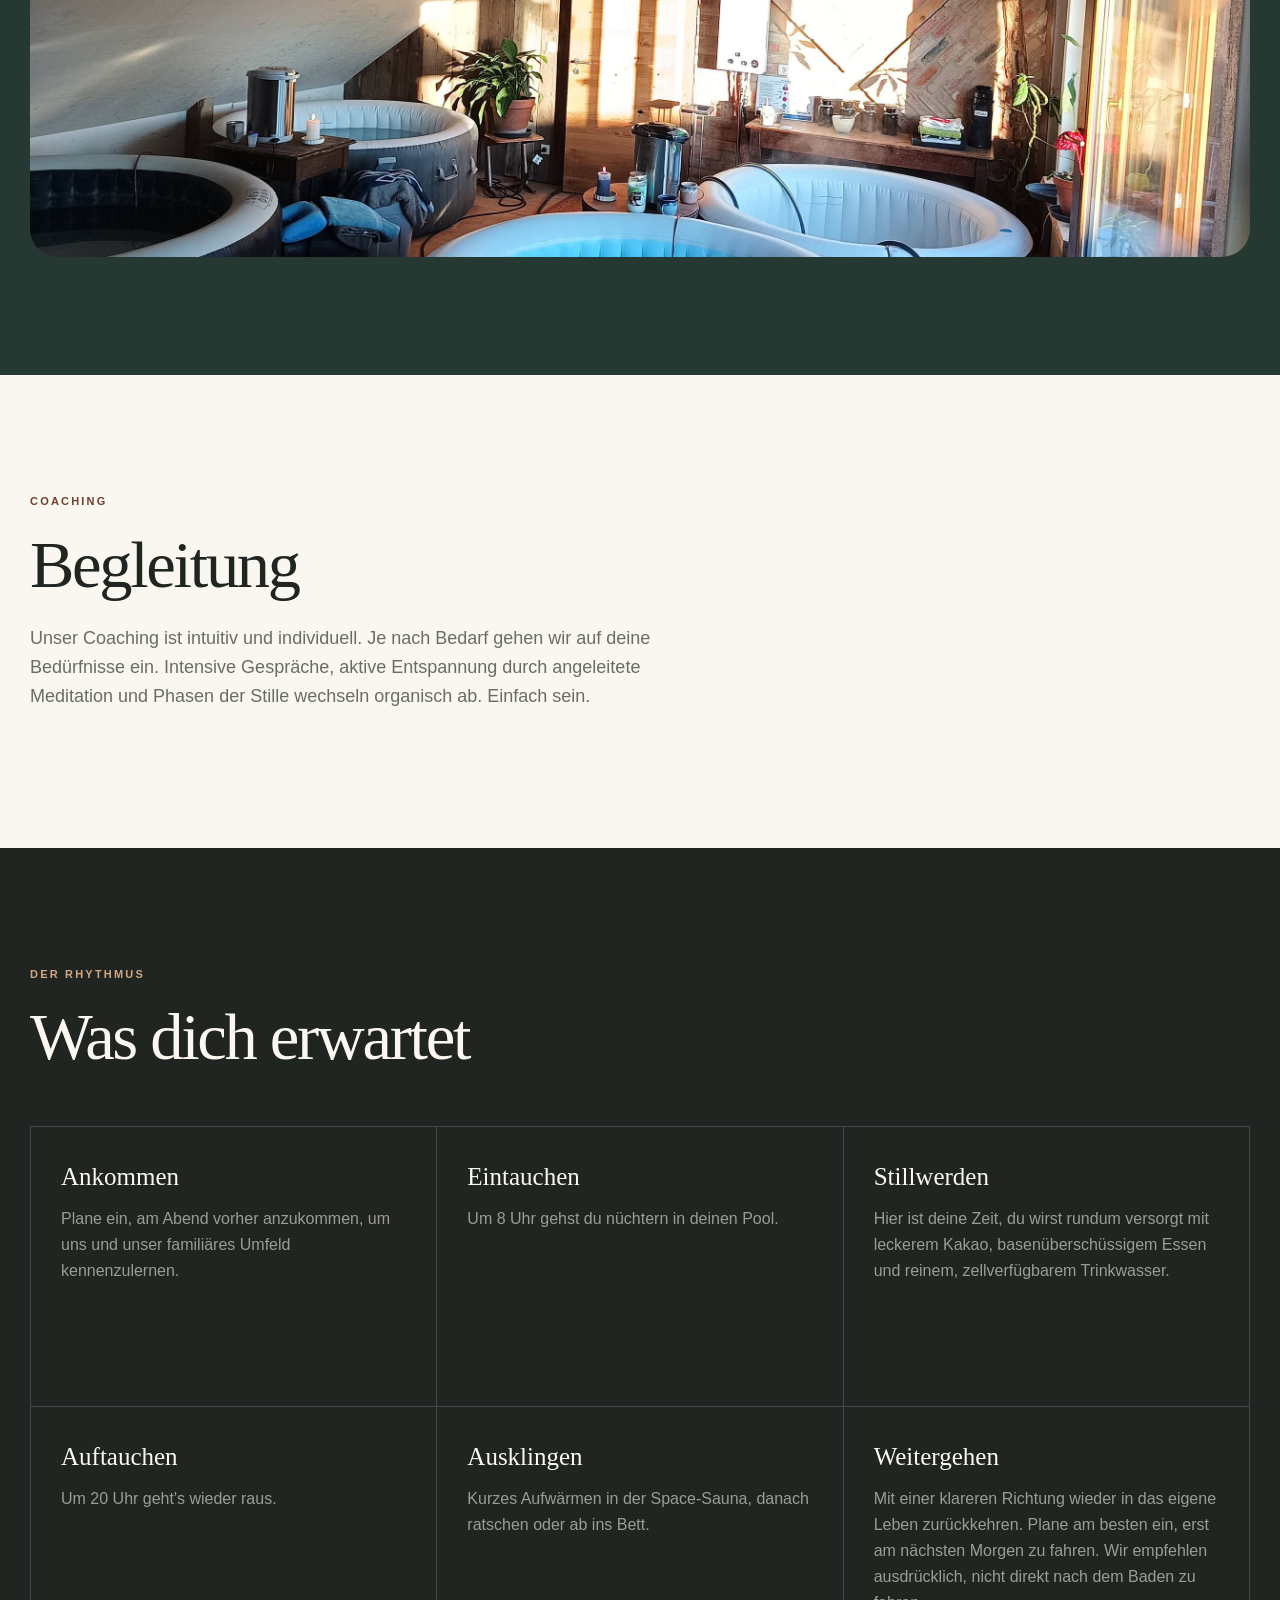
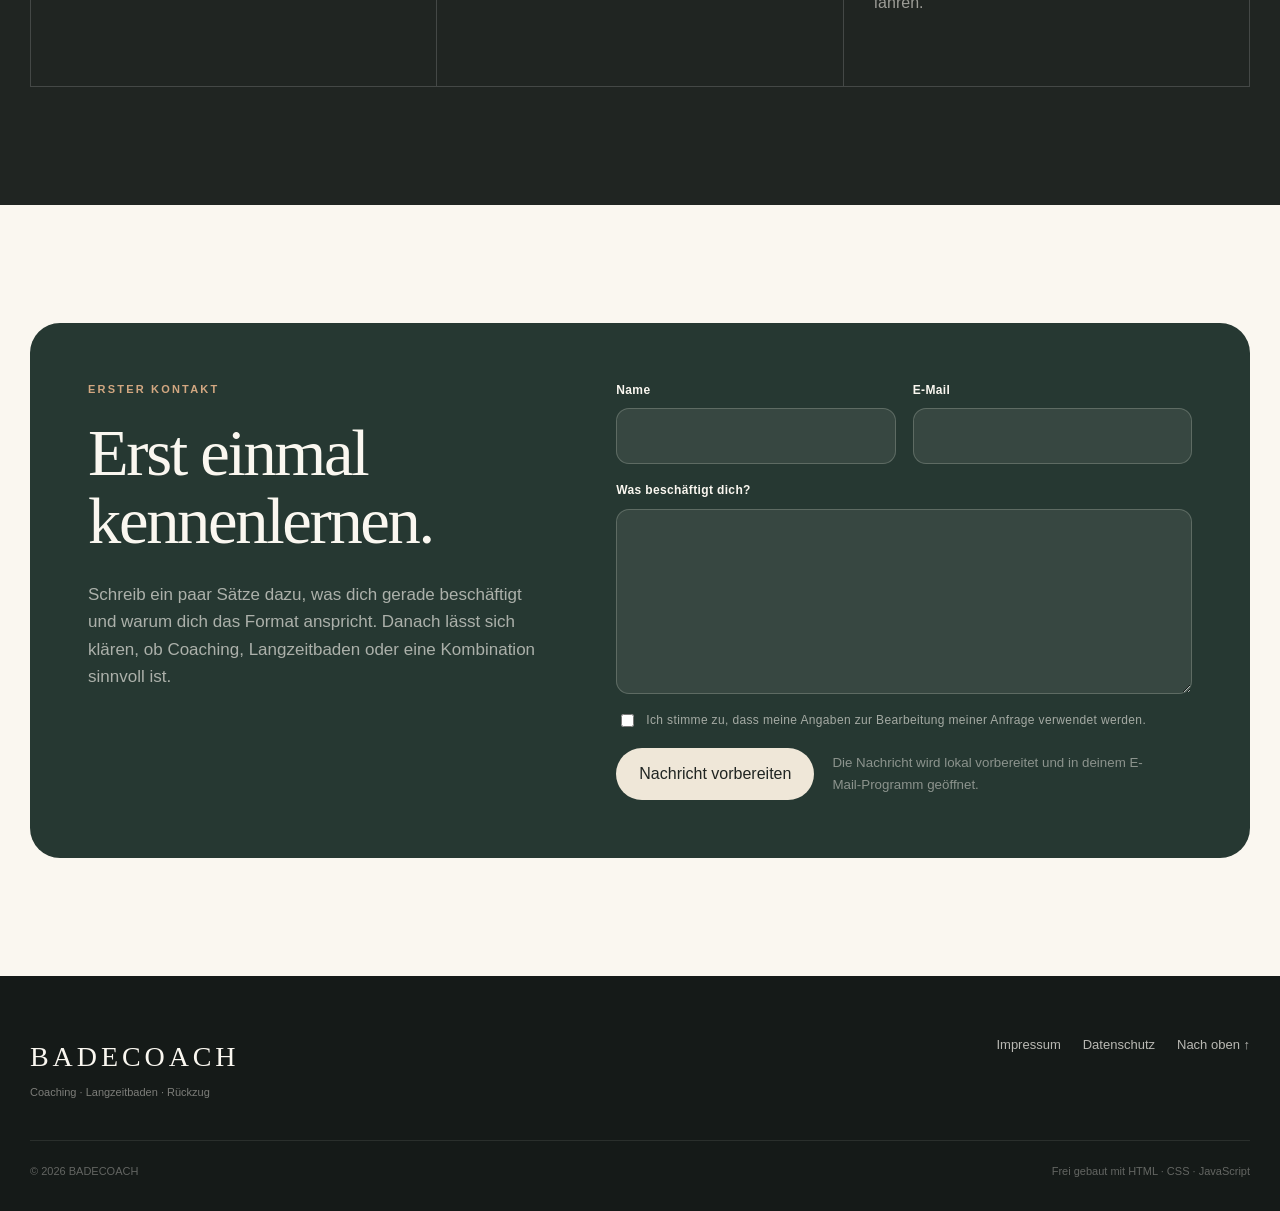
==== commit a5210b9e: "Text korrigiert" ====
--- a/index.html
+++ b/index.html
@@ -83,9 +83,9 @@
 
           <div class="hero-note">
             <span class="hero-note-kicker">LANGZEITBAD</span>
-            <strong>Kürzeste Anwendung: 3 Tage</strong>
+            <strong>5 Tage</strong>
             <strong>12 Stunden pro Tag</strong>
-            <p>Länger möglich</p>
+            <p>min. 3 Tage</p>
           </div>
         </div>
       </div>
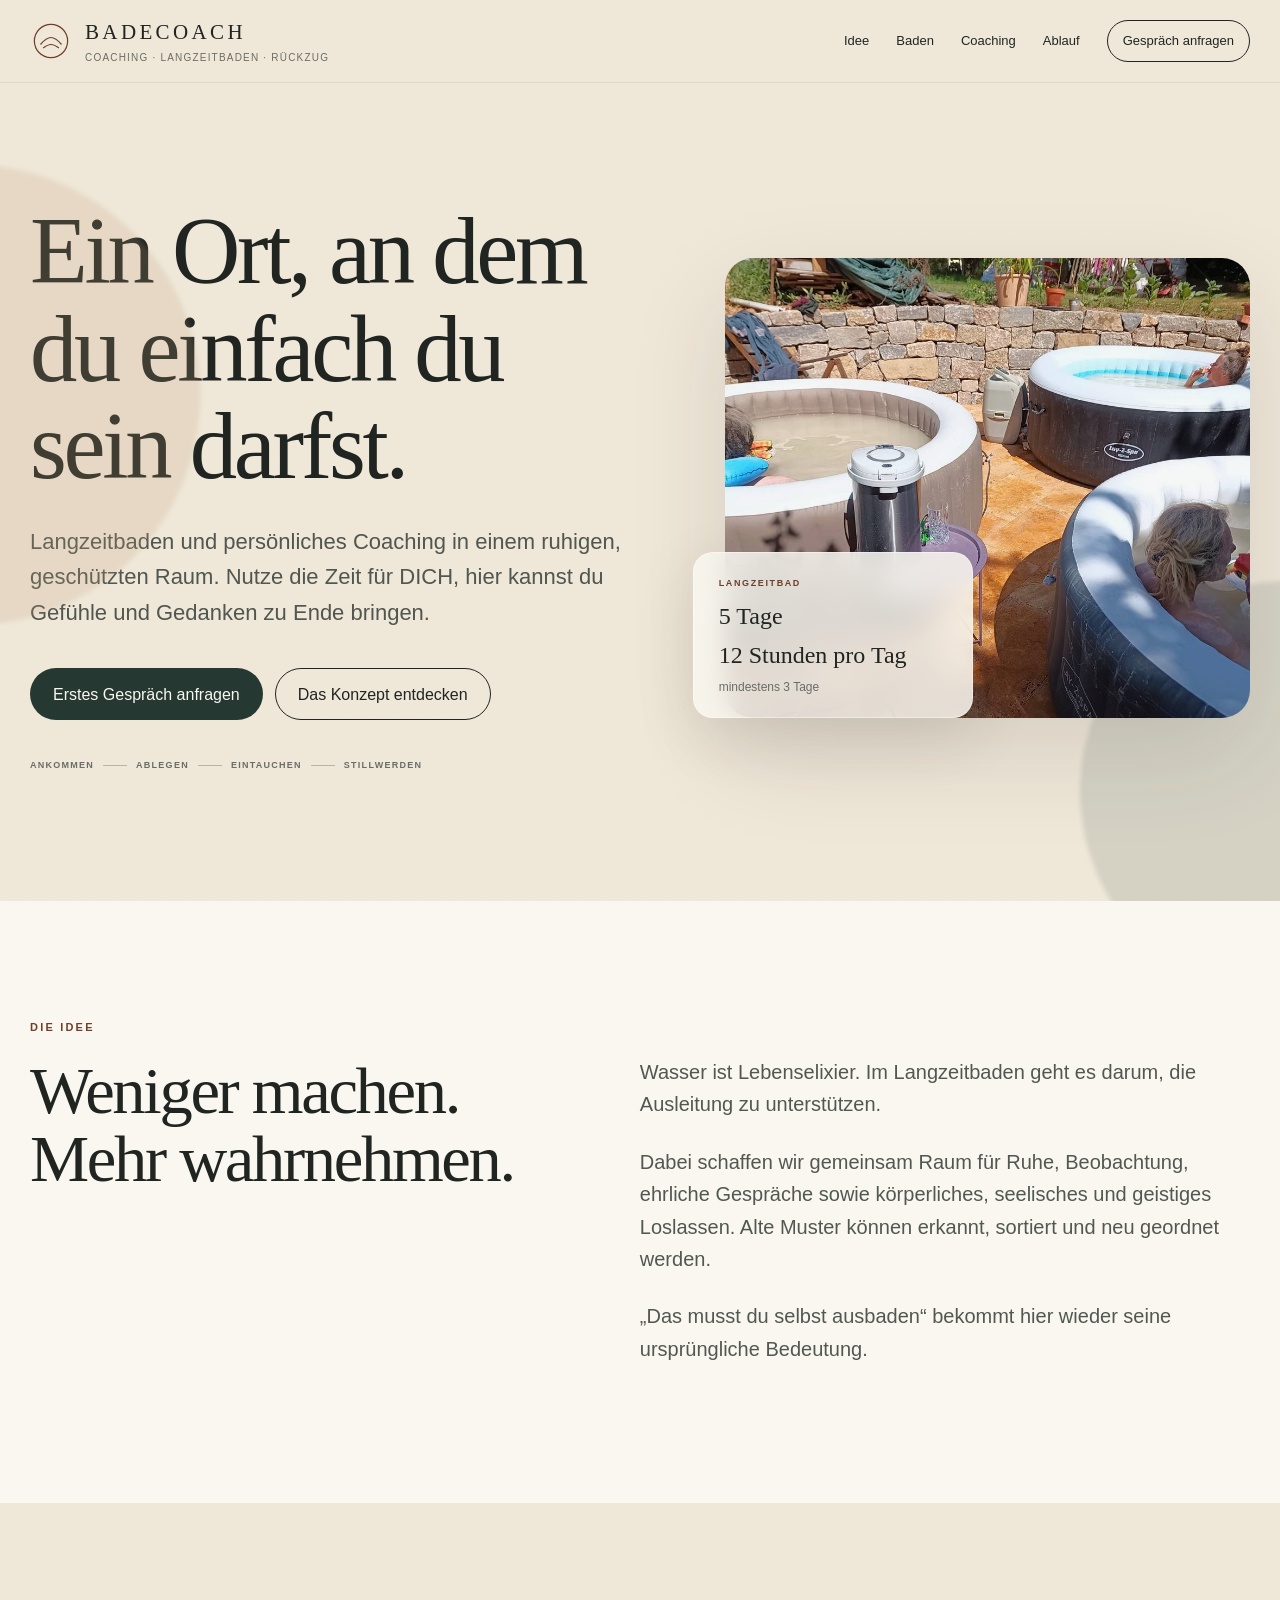
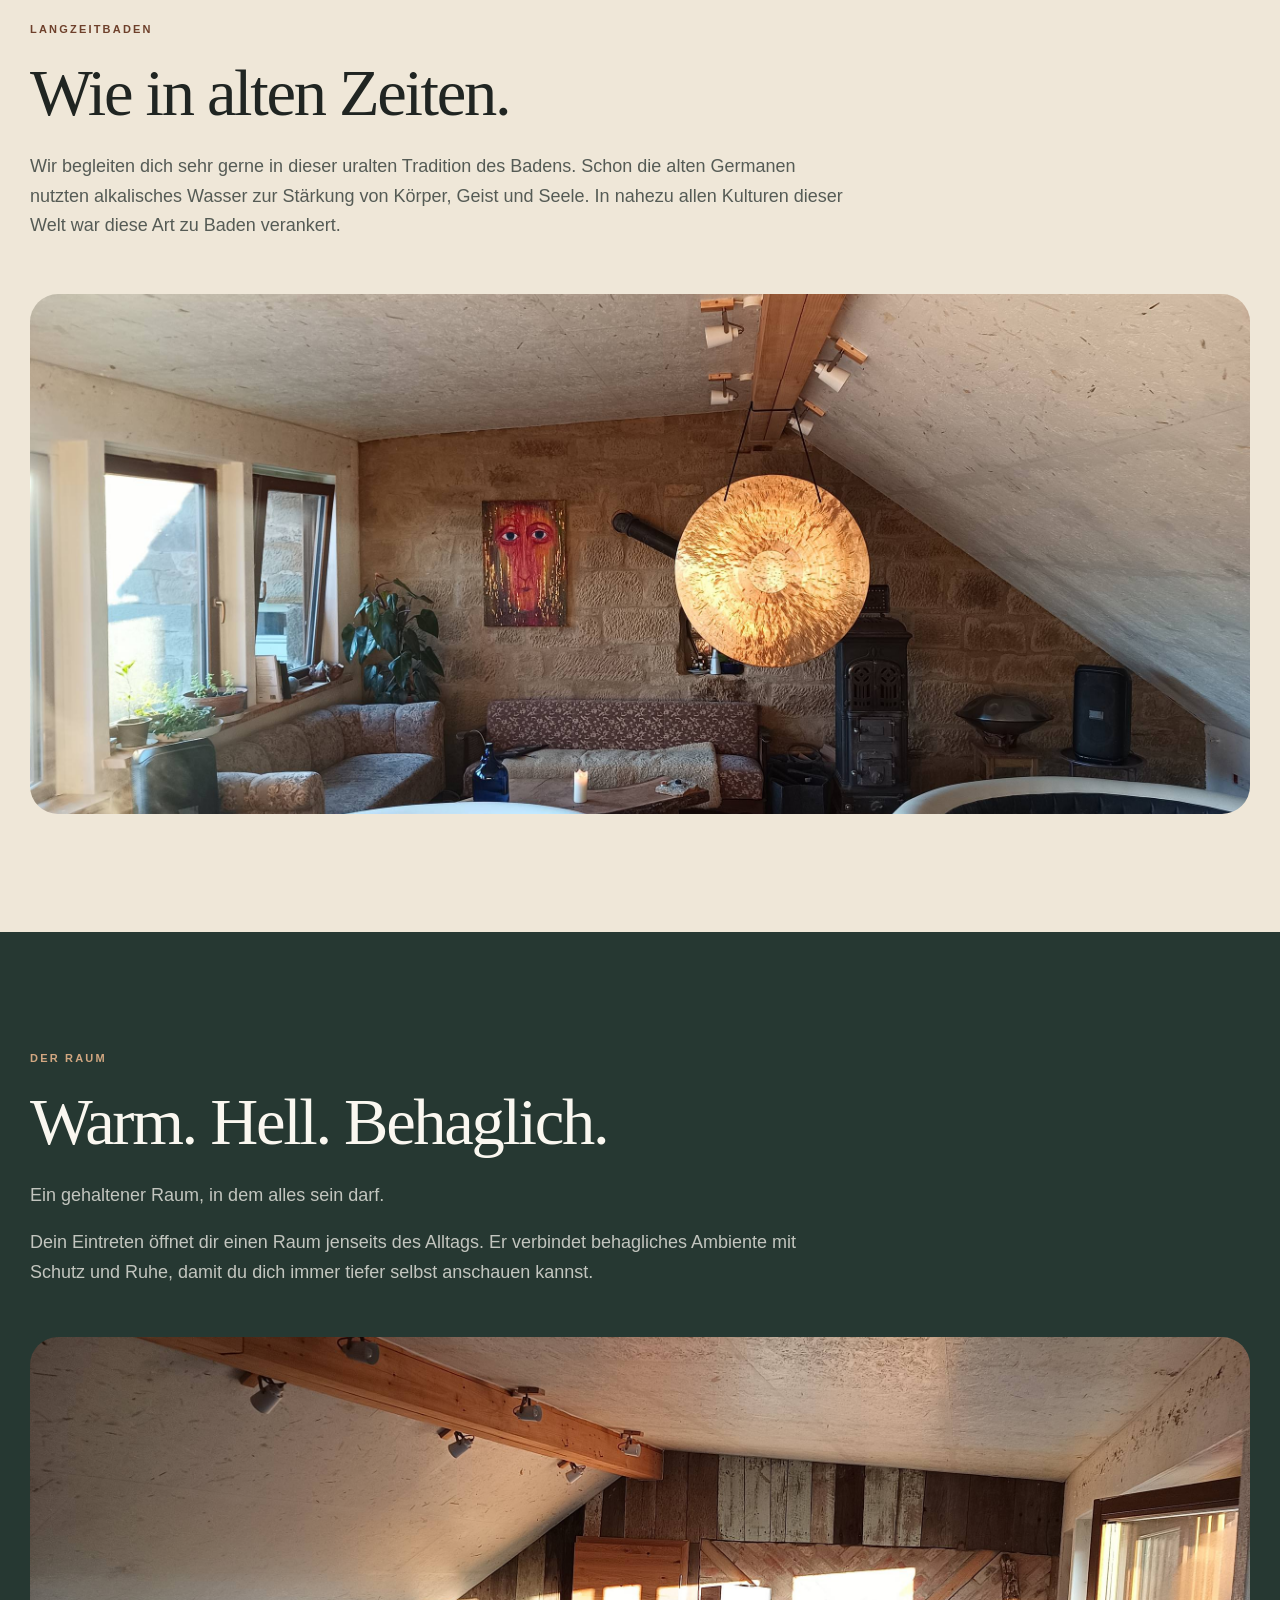
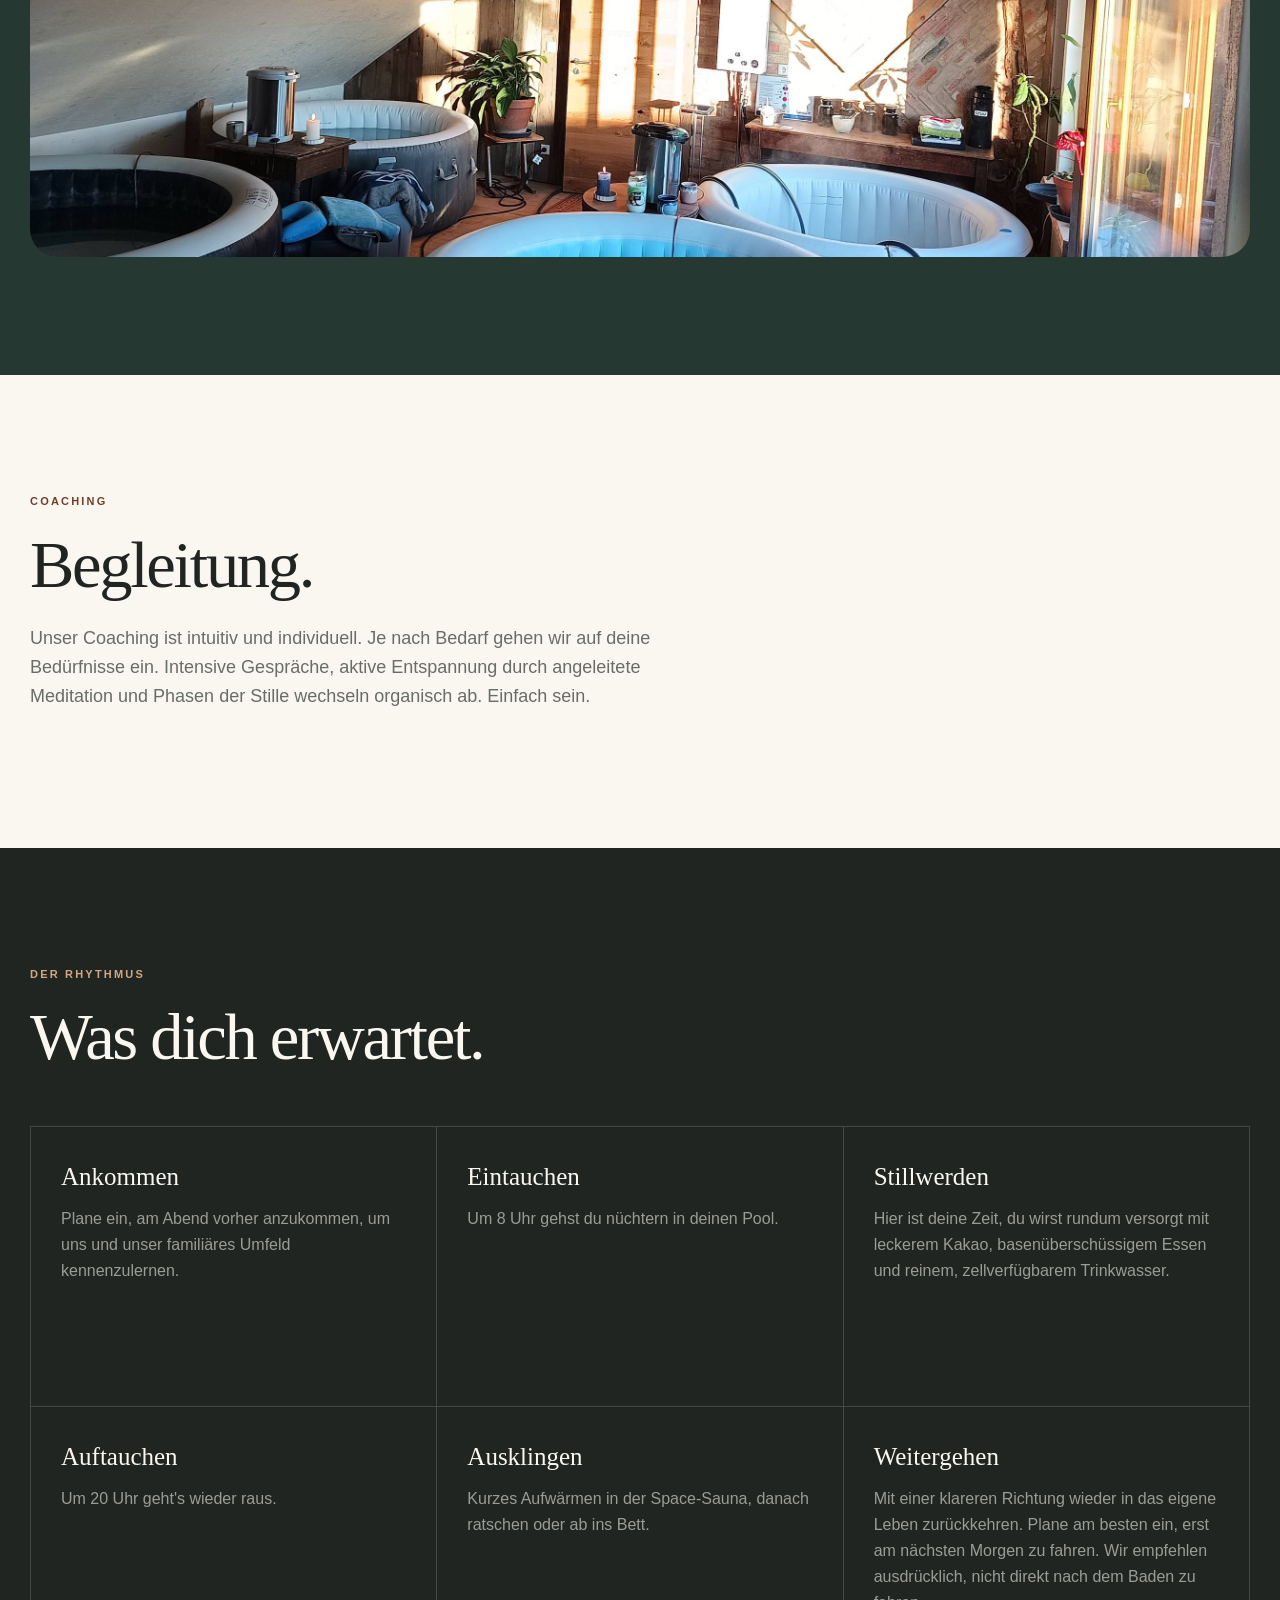
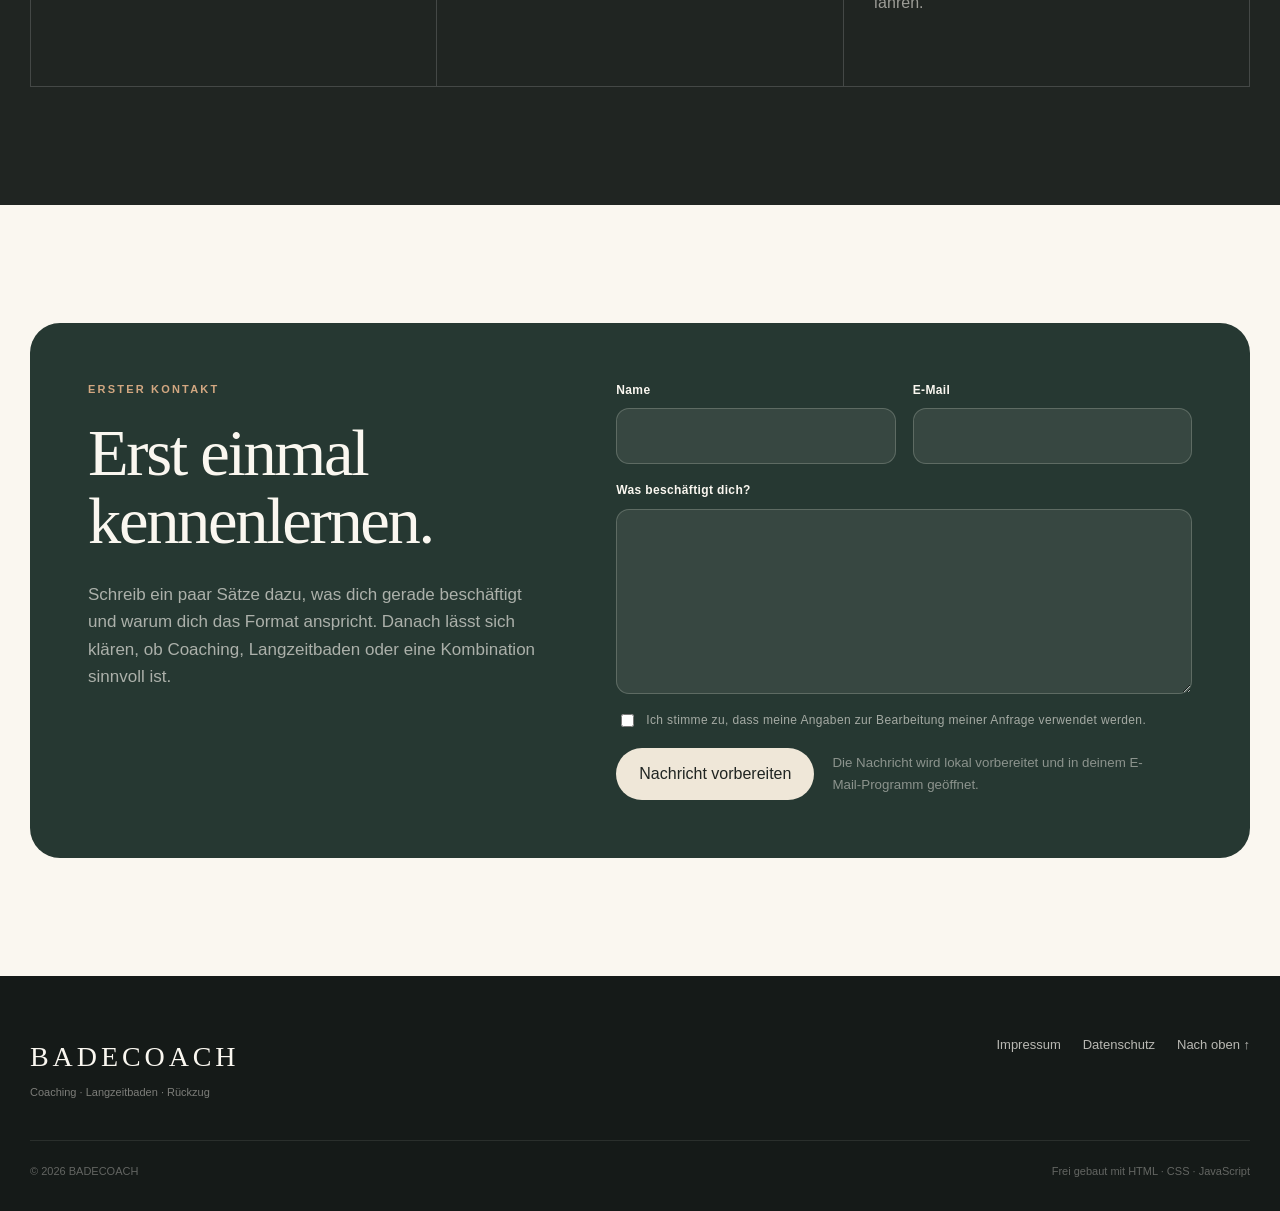
==== commit c7051a81: "Änderung" ====
--- a/index.html
+++ b/index.html
@@ -85,7 +85,7 @@
             <span class="hero-note-kicker">LANGZEITBAD</span>
             <strong>5 Tage</strong>
             <strong>12 Stunden pro Tag</strong>
-            <p>min. 3 Tage</p>
+            <p>mindestens 3 Tage</p>
           </div>
         </div>
       </div>
@@ -124,7 +124,7 @@
       <div class="container">
         <div class="section-heading narrow">
           <p class="eyebrow">LANGZEITBADEN</p>
-          <h2>Wie in alten Zeiten
+          <h2>Wie in alten Zeiten.
           </h2>
           <p>
           Wir begleiten dich sehr gerne in dieser uralten Tradition des Badens. Schon die alten Germanen
@@ -183,7 +183,7 @@
     <div class="coaching-intro">
       <p class="eyebrow">COACHING</p>
 
-      <h2>Begleitung</h2>
+      <h2>Begleitung.</h2>
 
       <p>
         Unser Coaching ist intuitiv und individuell.
@@ -200,7 +200,7 @@
       <div class="container">
         <div class="section-heading">
           <p class="eyebrow">DER RHYTHMUS</p>
-          <h2>Was dich erwartet</h2>
+          <h2>Was dich erwartet.</h2>
         </div>
 
         <div class="rhythm">
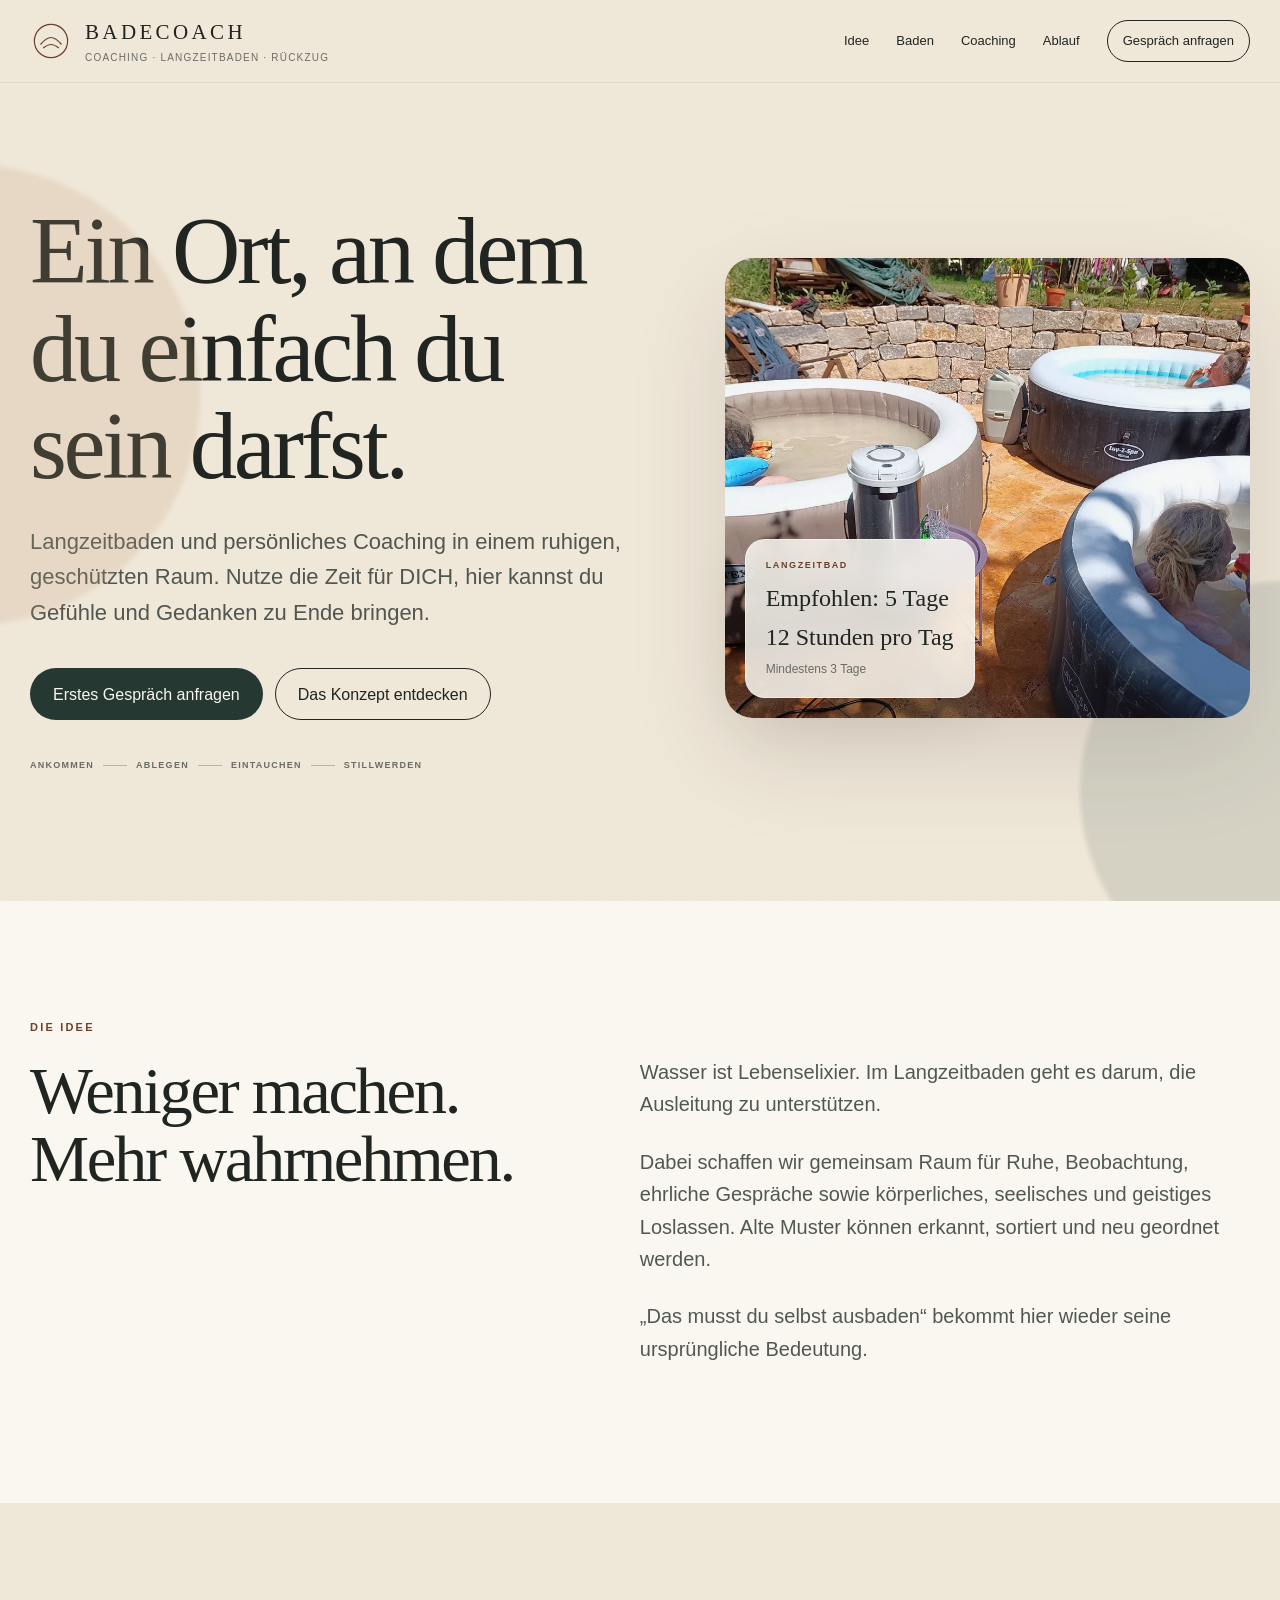
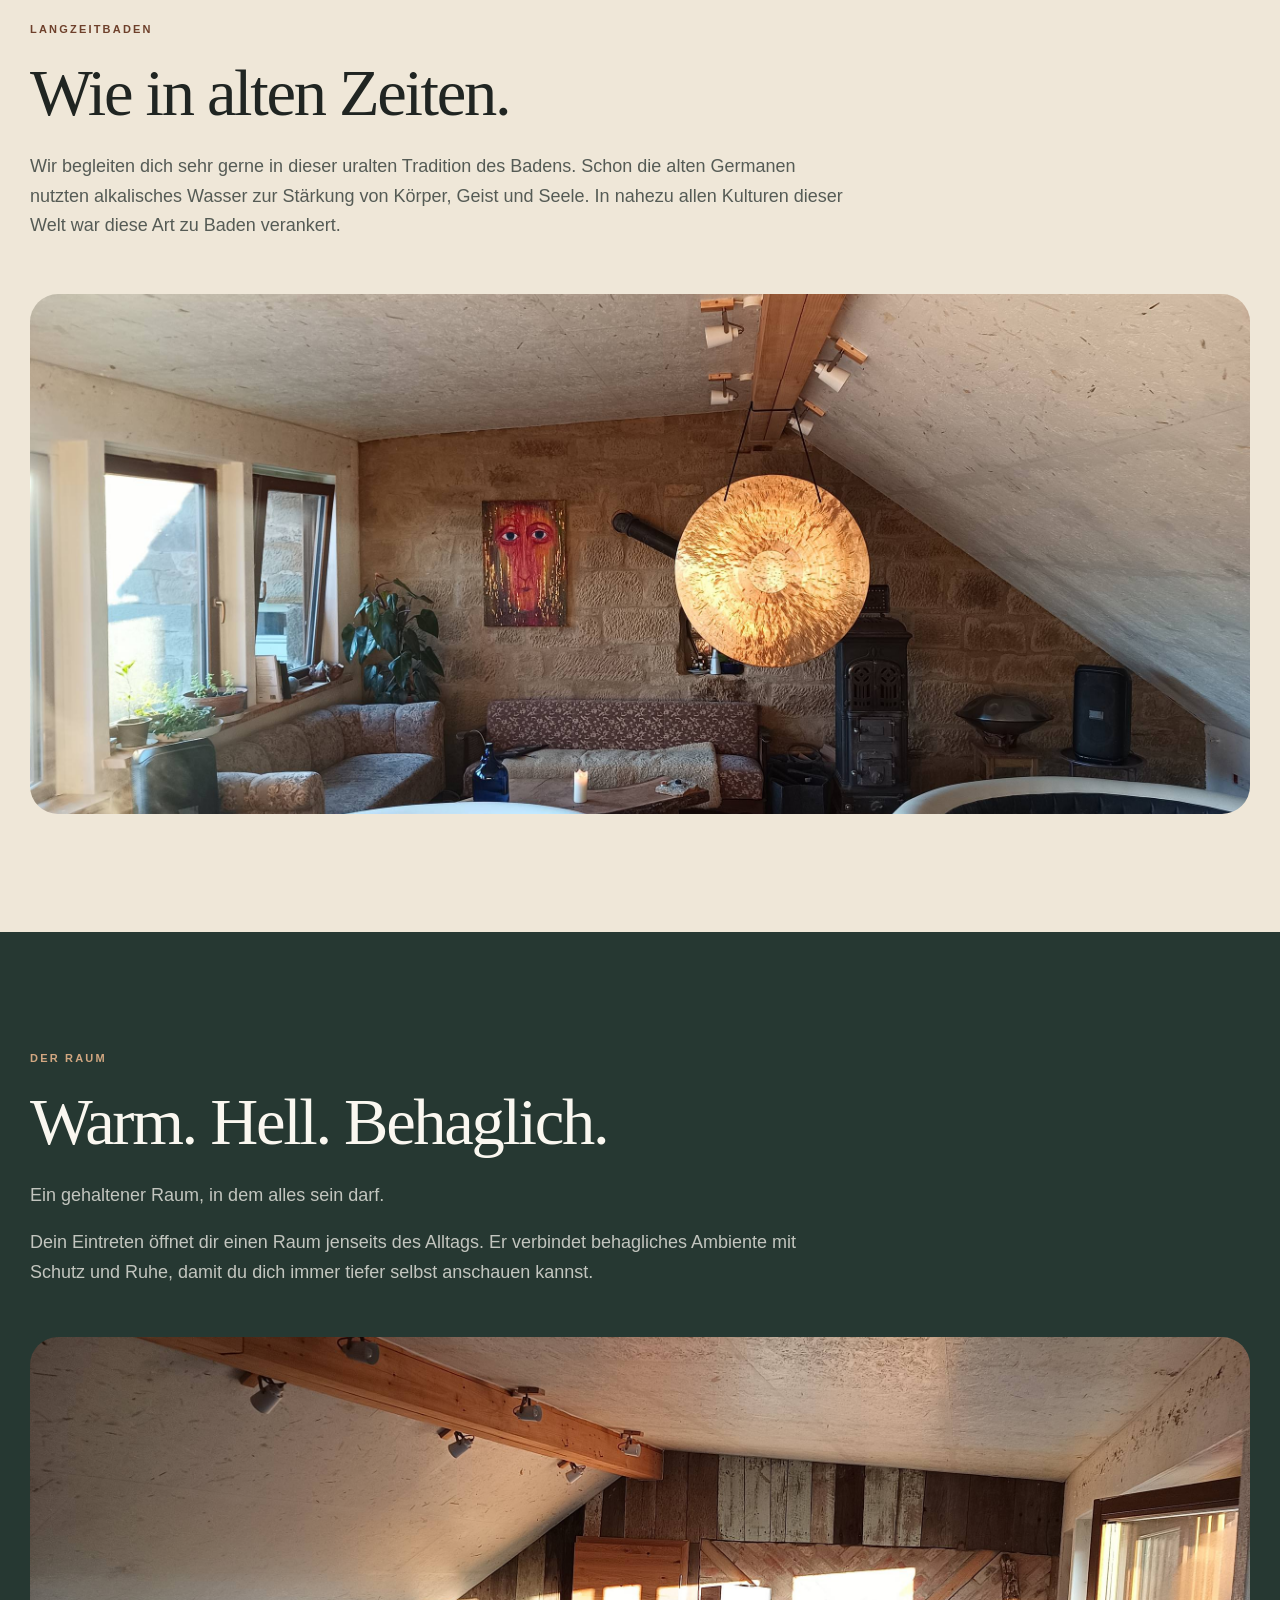
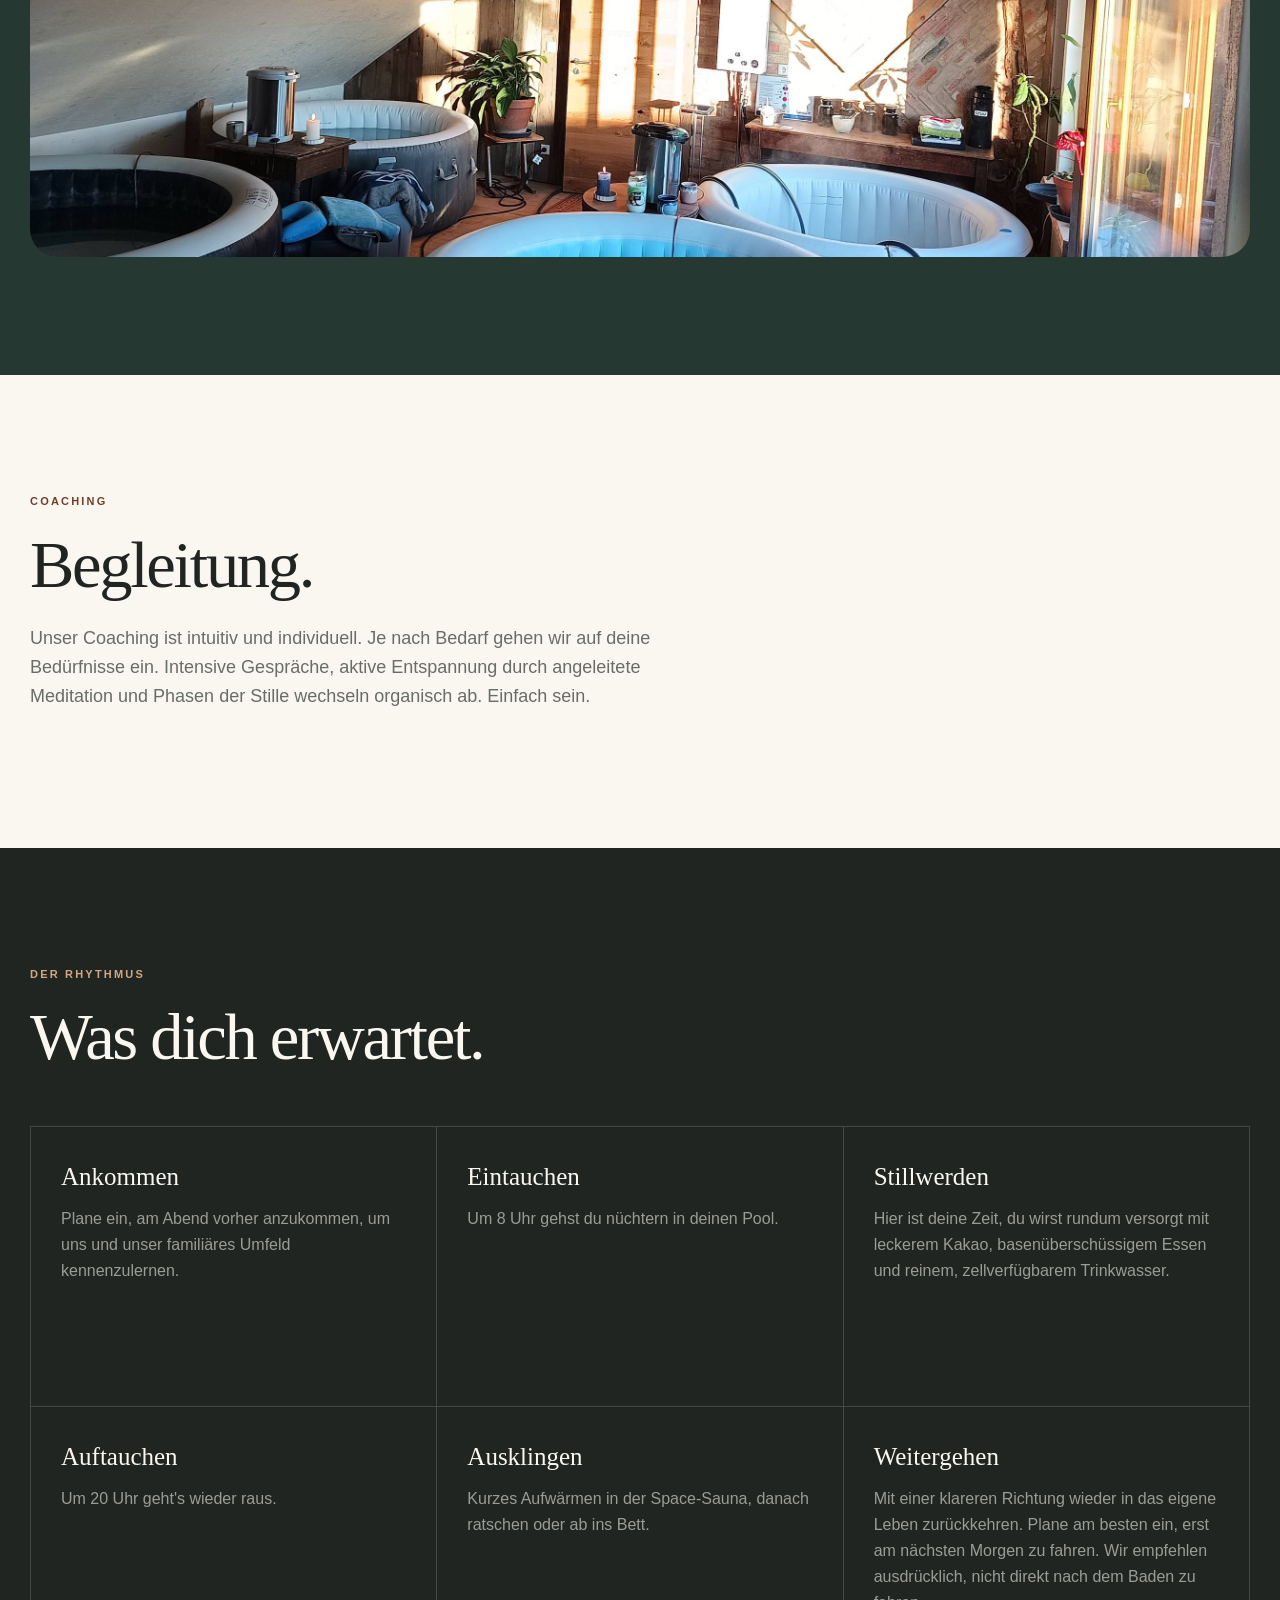
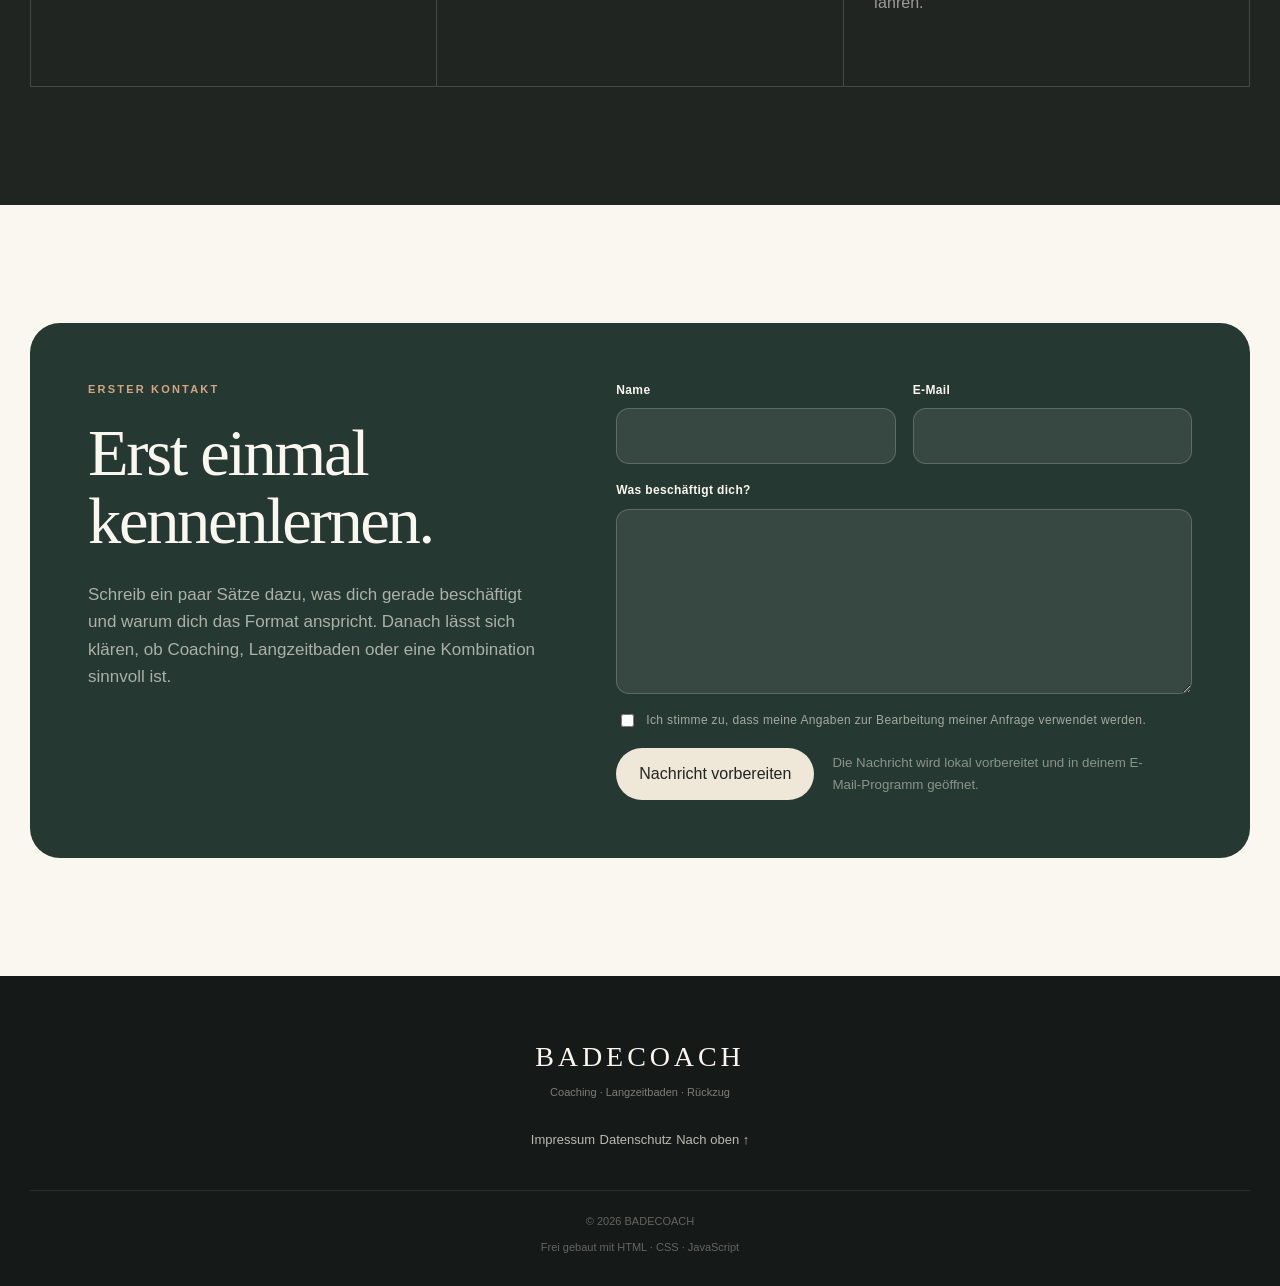
==== commit 755082ca: "Mobilansicht und Infobox optimiert" ====
--- a/index.html
+++ b/index.html
@@ -6,6 +6,18 @@
   <meta name="description" content="BADECOACH – Coaching, Langzeitbaden und Rückzug in einer ruhigen, organisch gestalteten Umgebung.">
   <meta name="theme-color" content="#efe7d8">
   <title>BADECOACH – Coaching & Langzeitbaden</title>
+  <meta name="description" content="BADECOACH – das etwas andere Bad.">
+
+<meta property="og:title" content="BADECOACH">
+<meta property="og:description" content="Das etwas andere Bad.">
+<meta property="og:url" content="https://badecoach.com">
+<meta property="og:type" content="website">
+<meta property="og:image" content="https://badecoach.com/Bilder/draussenbad.jpeg">
+
+<meta name="twitter:card" content="summary_large_image">
+<meta name="twitter:title" content="BADECOACH">
+<meta name="twitter:description" content="Das etwas andere Bad.">
+<meta name="twitter:image" content="https://badecoach.com/Bilder/draussenbad.jpeg">
   <link rel="stylesheet" href="styles.css">
 </head>
 <body id="top">
@@ -83,9 +95,9 @@
 
           <div class="hero-note">
             <span class="hero-note-kicker">LANGZEITBAD</span>
-            <strong>5 Tage</strong>
+            <strong>Empfohlen: 5 Tage</strong>
             <strong>12 Stunden pro Tag</strong>
-            <p>mindestens 3 Tage</p>
+            <p>Mindestens 3 Tage</p>
           </div>
         </div>
       </div>
--- a/styles.css
+++ b/styles.css
@@ -417,21 +417,20 @@
 .hero-note {
   position: absolute;
 
-  left: -32px;
-  bottom: 0;
-
-  width: 280px;
-
-  padding: 23px 25px 20px;
+  left: 20px;
+  bottom: 20px;
+
+  width: fit-content;
+  max-width: calc(100% - 40px);
+
+  padding: 18px 20px;
 
   border: 1px solid rgba(255, 255, 255, .42);
-
   border-radius: 20px;
 
   background: rgba(250, 247, 240, .86);
 
-  box-shadow:
-    0 18px 60px rgba(53, 42, 31, .12);
+  box-shadow: 0 18px 60px rgba(53, 42, 31, .12);
 
   backdrop-filter: blur(13px);
 }
@@ -829,12 +828,13 @@
 
 .footer-main {
   display: flex;
-
-  justify-content: space-between;
-
-  gap: 32px;
-
-  align-items: flex-start;
+  flex-direction: column;
+  align-items: center;
+  justify-content: center;
+
+  gap: 24px;
+
+  text-align: center;
 }
 
 .footer-brand strong {
@@ -862,12 +862,15 @@
   font-size: 11px;
 }
 
-.footer-links {
+.footer-main {
   display: flex;
-
-  flex-wrap: wrap;
-
-  gap: 22px;
+  flex-direction: column;
+  align-items: center;
+  justify-content: center;
+
+  gap: 24px;
+
+  text-align: center;
 }
 
 .footer-links a {
@@ -881,14 +884,16 @@
 
 .footer-bottom {
   margin-top: 38px;
-
   padding-top: 22px;
 
   display: flex;
-
-  justify-content: space-between;
-
-  gap: 20px;
+  flex-direction: column;
+  align-items: center;
+  justify-content: center;
+
+  gap: 8px;
+
+  text-align: center;
 
   border-top:
     1px solid rgba(250, 247, 240, .09);
@@ -970,11 +975,7 @@
 @media (max-width: 640px) {
 
   .container {
-    width:
-      min(
-        calc(100% - 28px),
-        var(--container)
-      );
+    width: min(calc(100% - 28px), var(--container));
   }
 
   .header-inner {
@@ -990,21 +991,61 @@
   }
 
   h1 {
-    font-size:
-      clamp(48px, 14vw, 68px);
+    font-size: clamp(46px, 13vw, 60px);
   }
 
   h2 {
-    font-size:
-      clamp(37px, 11vw, 52px);
-  }
-
+    font-size: clamp(36px, 10vw, 50px);
+  }
+
+  /* Alle normalen Bereiche kompakter */
   .section {
-    padding: 82px 0;
+    padding: 62px 0;
+  }
+
+  /* Startbereich */
+  .hero {
+    min-height: auto;
+    padding: 55px 0 65px;
+  }
+
+  .hero-grid {
+    gap: 38px;
+  }
+
+  .hero-actions {
+    margin: 30px 0;
   }
 
   .hero-image {
-    height: 330px;
+    height: 350px;
+  }
+
+
+
+  .hero-note {
+    left: 14px;
+    right: auto;
+    bottom: 14px;
+
+    width: fit-content;
+    max-width: calc(100% - 28px);
+  }
+
+
+
+  /* Idee */
+  .manifesto-grid {
+    gap: 28px;
+  }
+
+  .manifesto-copy {
+    padding-top: 0;
+  }
+
+  /* Langzeitbaden */
+  .section-heading {
+    margin-bottom: 34px;
   }
 
   .bath-section-image,
@@ -1012,31 +1053,51 @@
     height: 320px;
   }
 
-  .hero-note {
-    left: 10px;
-    right: 10px;
-
-    width: auto;
-  }
-
+  /* Raum */
+  .copper-section-image {
+    margin-top: 35px;
+  }
+
+  /* Ablauf */
   .rhythm {
     grid-template-columns: 1fr;
   }
 
   .rhythm-item {
     min-height: auto;
+    padding: 26px 24px;
+  }
+
+  /* Kontakt – deutlich weniger Leerraum */
+  .contact-section {
+    padding: 38px 0;
   }
 
   .contact-shell {
     padding: 30px 22px;
+    gap: 32px;
   }
 
   .contact-form {
     grid-template-columns: 1fr;
+    gap: 14px;
   }
 
   .contact-form > * {
     grid-column: 1 / -1;
+  }
+
+  .form-actions {
+    gap: 12px;
+  }
+
+  .form-actions .button {
+    width: 100%;
+  }
+
+  /* Footer */
+  .site-footer {
+    padding: 42px 0 24px;
   }
 
   .footer-main,
